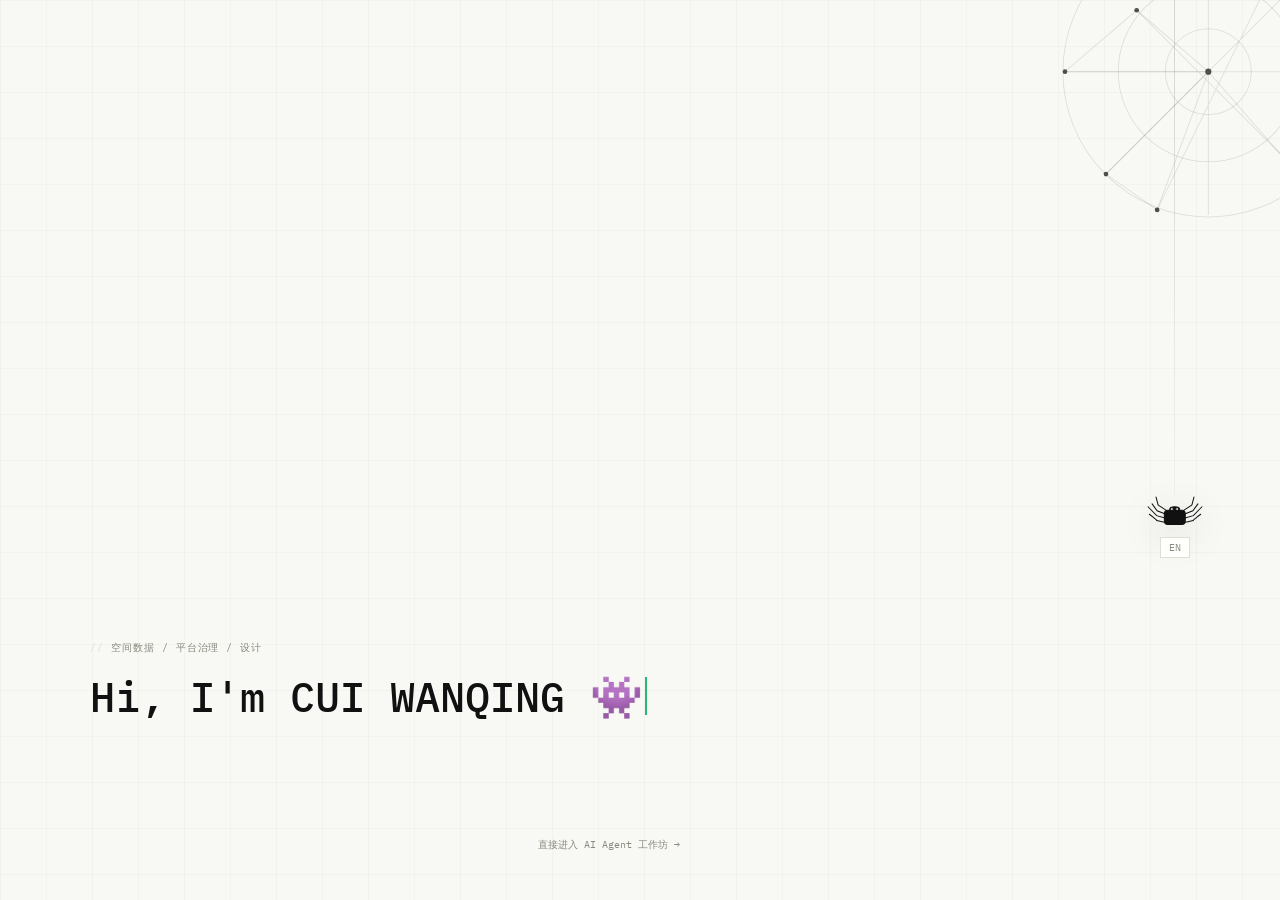
==== h5-static/index.html @ 0a76de1f "first test publish" ====
﻿<!DOCTYPE html>
<html lang="zh-CN">
<head>
  <meta charset="UTF-8" />
  <meta name="viewport" content="width=device-width, initial-scale=1.0" />
  <title>Cui Wanqing - Tagged Portfolio</title>
  <meta name="description" content="Cui Wanqing's static portfolio: a conversation-driven evidence browser for spatial data, platform governance, and design work." />
  <meta property="og:title" content="Cui Wanqing - Tagged Portfolio" />
  <meta property="og:description" content="A conversation-driven portfolio with tagged evidence for spatial data, platform governance, and design work." />
  <meta property="og:type" content="website" />
  <link rel="preconnect" href="https://fonts.googleapis.com" />
  <link rel="preconnect" href="https://fonts.gstatic.com" crossorigin />
  <link href="https://fonts.googleapis.com/css2?family=IBM+Plex+Mono:wght@400;500;600&family=IBM+Plex+Sans:wght@400;500;600&display=swap" rel="stylesheet" />
  <link rel="stylesheet" href="./kg-app.css" />
  <script src="./kg-app.js" defer></script>
</head>
<body data-state="landing">
  <div id="static-web" aria-hidden="true">
    <svg viewBox="0 0 420 420">
      <g fill="none" stroke="rgba(0,0,0,0.1)" stroke-width="1">
        <circle cx="350" cy="70" r="42"></circle>
        <circle cx="350" cy="70" r="88"></circle>
        <circle cx="350" cy="70" r="142"></circle>
        <path d="M350 0v210M280 10l140 140M210 70h210M250 170L420 0M300 205L400 0"></path>
        <path d="M350 70 250 170 300 205 350 70 210 70 280 10 350 70 420 150"></path>
      </g>
      <g fill="currentColor">
        <circle cx="350" cy="70" r="3"></circle>
        <circle cx="250" cy="170" r="2.3"></circle>
        <circle cx="300" cy="205" r="2.3"></circle>
        <circle cx="210" cy="70" r="2.3"></circle>
        <circle cx="280" cy="10" r="2.3"></circle>
      </g>
    </svg>
  </div>

  <div id="spider-wrap">
    <div id="thread"></div>
    <div class="spider-cluster">
    <svg id="spider-icon" viewBox="92.415 16.813 115.862 62.992" aria-hidden="true">
      <g fill="currentColor" stroke="currentColor" stroke-width="2" stroke-linecap="round">
        <rect x="129.032" y="47.044" width="41.823" height="28.761" rx="7"></rect>
        <rect x="139.786" y="40.276" width="19.845" height="10.553" rx="34"></rect>
        <path d="M168.425 47.088C182.059 38.587 184.117 36.784 184.117 36.784L188.233 20.813" fill="none"></path>
        <path d="M168.425 55.091L186.059 48.334L196.135 34.571" fill="none"></path>
        <path d="M168.425 63.297L186.961 58.042L204.277 40.275" fill="none"></path>
        <path d="M168.424 71.81S189.068 67.806 187.107 67.556C185.147 67.306 201.639 55.295 201.639 55.295" fill="none"></path>
        <path d="M132.267 47.088C118.634 38.587 116.576 36.784 116.576 36.784L112.46 20.813" fill="none"></path>
        <path d="M132.267 55.091L114.634 48.334L104.558 34.571" fill="none"></path>
        <path d="M132.267 63.297L113.732 58.042L96.416 40.275" fill="none"></path>
        <path d="M132.268 71.811S111.625 67.807 113.585 67.557C115.546 67.307 99.054 55.295 99.054 55.295" fill="none"></path>
      </g>
      <g fill="#fafafa" stroke="currentColor" stroke-width="2">
        <rect x="141.529" y="41.541" width="5.174" height="6.579" rx="2.6"></rect>
        <rect x="151.944" y="41.542" width="5.174" height="6.579" rx="2.6"></rect>
      </g>
    </svg>
    <button id="lang-toggle-landing" class="lang-toggle-landing" type="button" aria-label="Switch language / 切换语言">EN</button>
    </div>
  </div>

  <section id="landing" class="screen active" aria-label="首页">
    <div class="landing-copy">
      <p class="sys-line" data-i18n="sys-line">空间数据 / 平台治理 / 设计</p>
      <h1 id="hero-text" class="hero-text"></h1>
      <p id="hero-sub" class="hero-sub" data-i18n="hero-sub">起点：地图漏了什么？为什么？</p>
      <div id="hi-area" class="hi-area">
        <button id="hi-bubble" class="hi-bubble" type="button"><span class="hi-dot"></span><span data-i18n="say-hi">打招呼</span></button>
      </div>
      <p class="landing-alt"><button type="button" id="workshop-skip" class="landing-skip" data-i18n="workshop-skip">or, jump to the AI workshop →</button></p>
    </div>
  </section>

  <main id="story-view" class="story-view" aria-label="带标签的作品集故事">
    <header class="story-topbar">
      <div>
        <span class="app-kicker">Cui Wanqing</span>
        <strong>空间数据 · 治理 · 错位之间</strong>
      </div>
      <div class="story-topbar-actions">
        <button id="back-landing" class="chrome-btn" type="button">返回</button>
        <button id="lang-toggle" class="chrome-btn lang-toggle" type="button" aria-label="切换语言 / Switch language">EN</button>
      </div>
    </header>

    <section class="story-shell">
      <aside class="left-rail" aria-label="对话索引、工作坊入口、联系">
        <button id="workshop-exit-rail" class="workshop-exit-rail" type="button" data-workshop-exit aria-label="退出工作坊，返回作品页">
          <span>返回作品页</span>
        </button>
        <button id="workshop-replay" class="workshop-replay" type="button" aria-label="打开工作坊冲突预览">⚠ 工作坊冲突</button>
        <nav id="conversation-index" class="conversation-index" aria-label="对话索引"></nav>
        <nav id="workshop-participants" class="workshop-participants" aria-label="工作坊参与者"></nav>
        <div class="rail-mini" aria-label="联系">
          <a href="mailto:jellycwq@foxmail.com">jellycwq@foxmail.com</a>
          <a href="https://linkedin.com/in/wanqing-cui">linkedin.com/in/wanqing-cui</a>
        </div>
      </aside>
      <div class="main-area">
        <div id="chat-thread" class="chat-thread" aria-live="polite"></div>
        <section class="tag-panel" aria-label="话题标签筛选">
          <div class="tag-head">
            <span class="app-kicker">按话题标签筛选</span>
            <strong id="result-label">关于</strong>
          </div>
          <div id="tag-row" class="tag-row"></div>
        </section>

        <section id="case-results" class="case-results" aria-label="项目结果"></section>
        <section id="workshop-panel" class="workshop-panel" aria-label="工作坊冲突预览" tabindex="-1"></section>
      </div>
    </section>
    <div id="workshop-alert" class="workshop-alert" role="status" aria-live="polite" aria-hidden="true">
      <div class="workshop-alert-backdrop" data-workshop-close></div>
      <section class="workshop-alert-card workshop-window" tabindex="-1">
        <header class="workshop-titlebar">
          <span>紧急：工作坊里 agent 冲突</span>
          <button class="workshop-x" type="button" data-workshop-close aria-label="忽略工作坊提醒">×</button>
        </header>
        <div class="workshop-window-body">
          <span class="workshop-warning">⚠ 检测到工作坊冲突</span>
          <p id="workshop-alert-copy"> MSc thesis 工作坊：<br>三个研究 agent 僵持不下<br>议题：平台可读性能否作为 DIY 场地在 POI 数据里「存在」的标准。</p>
          <p class="workshop-alert-topic">议题：消失的 DIY 场地</p>
          <h2 id="workshop-alert-title">检测到工作坊冲突</h2>
          <div class="workshop-alert-actions">
            <button class="choice-chip" type="button" data-workshop-listen><span>旁听</span></button>
            <button class="choice-chip secondary" type="button" data-workshop-close><span>× 忽略</span></button>
          </div>
        </div>
      </section>
    </div>
    <div id="role-profile-popup" class="role-profile-popup" role="dialog" aria-modal="true" aria-labelledby="role-profile-title" aria-hidden="true">
      <div class="role-profile-backdrop" data-role-profile-close></div>
      <section class="role-profile-card" tabindex="-1">
        <header class="role-profile-titlebar">
          <span>代理档案</span>
          <button class="workshop-x" type="button" data-role-profile-close aria-label="关闭角色档案">×</button>
        </header>
        <div id="role-profile-content" class="role-profile-content"></div>
      </section>
    </div>
  </main>
</body>
</html>
---- h5-static/kg-app.css ----
﻿:root {
  --bg: #f8f8f4;
  --paper: #ffffff;
  --ink: #111111;
  --body: #44443f;
  --muted: #89897f;
  --border: #deded6;
  --soft: #efefea;
  --red: #8f1f1f;
  --red-dim: rgba(143, 31, 31, 0.22);
  --lavender: #8f7ae5;
  --lavender-soft: #f1eefb;
  --lavender-line: rgba(143, 122, 229, 0.36);
  --green: #2bb673;
  --green-soft: #edf8f2;
  --amber: #d08a12;
  --mono: "IBM Plex Mono", "PingFang SC", "Microsoft YaHei", "Noto Sans Mono CJK SC", Consolas, monospace;
  --sans: "IBM Plex Sans", "PingFang SC", "Microsoft YaHei", "Noto Sans CJK SC", system-ui, sans-serif;
  --spider-right: 76px;
  --spider-center-right: 105px;
}

*,
*::before,
*::after {
  box-sizing: border-box;
  margin: 0;
  padding: 0;
}

html,
body {
  width: 100%;
  min-width: 320px;
  min-height: 100%;
}

body {
  overflow-x: hidden;
  background:
    linear-gradient(rgba(0, 0, 0, 0.025) 1px, transparent 1px),
    linear-gradient(90deg, rgba(0, 0, 0, 0.025) 1px, transparent 1px),
    var(--bg);
  background-size: 46px 46px;
  color: var(--body);
  font-family: var(--mono);
}

button {
  border: 0;
  color: inherit;
  font: inherit;
  cursor: pointer;
}

button:focus-visible,
summary:focus-visible {
  outline: 2px solid rgba(43, 182, 115, 0.45);
  outline-offset: 2px;
}

#static-web {
  position: fixed;
  top: 0;
  right: 0;
  z-index: 1;
  width: min(430px, 54vw);
  height: min(430px, 54vw);
  pointer-events: none;
  opacity: 0.94;
  transition: opacity 0.45s ease;
}

body[data-state="story"] #static-web {
  opacity: 0.16;
}

#static-web svg {
  width: 100%;
  height: 100%;
}

#spider-wrap {
  position: fixed;
  z-index: 30;
  top: 0;
  right: var(--spider-right);
  pointer-events: none;
  will-change: top, opacity;
  transition:
    top 0.95s cubic-bezier(0.16, 1, 0.3, 1),
    right 0.95s cubic-bezier(0.16, 1, 0.3, 1),
    opacity 0.28s ease;
}

.spider-cluster {
  position: relative;
  display: block;
  width: 58px;
  margin: 0 auto;
  pointer-events: auto;
}

.lang-toggle-landing {
  position: absolute;
  top: calc(100% + 10px);
  left: 50%;
  transform: translateX(-50%);
  padding: 0.2rem 0.5rem;
  border: 1px solid var(--border);
  background: rgba(255, 255, 255, 0.9);
  color: var(--muted);
  font-family: var(--mono);
  font-size: 0.62rem;
  text-transform: none;
  cursor: pointer;
  opacity: 0;
  transition: opacity 0.4s ease;
  pointer-events: auto;
}

body[data-state="landing"] .lang-toggle-landing {
  opacity: 1;
}

body[data-state="story"] .lang-toggle-landing {
  opacity: 0;
  pointer-events: none;
}

body[data-state="story"] #spider-wrap {
  opacity: 0;
}

#thread {
  position: fixed;
  top: 0;
  right: var(--spider-center-right);
  width: 1px;
  height: 0;
  background: linear-gradient(to bottom, rgba(0, 0, 0, 0.14), rgba(0, 0, 0, 0.03));
  will-change: height, opacity;
  transition:
    height 0.95s cubic-bezier(0.16, 1, 0.3, 1),
    right 0.95s cubic-bezier(0.16, 1, 0.3, 1),
    opacity 0.28s ease;
}


/* Disable CSS transitions while rAF drives elastic landing (see SPIDER_SPRING in kg-app.js). */
#spider-wrap.spider-springing,
#thread.spider-springing {
  transition: none !important;
}
#spider-icon {
  display: block;
  color: #111;
  width: 58px;
  height: auto;
  margin: 0;
  filter: drop-shadow(0 9px 18px rgba(0, 0, 0, 0.16));
}

.screen {
  position: fixed;
  inset: 0;
  z-index: 10;
  display: none;
}

.screen.active {
  display: flex;
}

body[data-state="story"] #landing {
  display: none;
}

#landing {
  align-items: flex-end;
  justify-content: flex-start;
  padding: 0 1.25rem 3rem clamp(2rem, 7vw, 6rem);
  pointer-events: none;
}

.landing-copy {
  width: min(590px, calc(100vw - 2.5rem));
  text-align: left;
  pointer-events: auto;
}

.sys-line,
.app-kicker,
.case-kicker {
  display: block;
  color: var(--muted);
  font-size: 0.62rem;
  letter-spacing: 0.1em;
  text-transform: uppercase;
}

.sys-line {
  margin-bottom: 1.1rem;
}

.sys-line::before {
  content: "// ";
  color: var(--border);
}

.hero-text {
  min-height: 1.25em;
  margin-bottom: 0.45rem;
  color: var(--ink);
  font-size: clamp(1.5rem, 3.5vw, 2.65rem);
  font-weight: 500;
  line-height: 1.14;
}

.caret {
  display: inline-block;
  width: 2px;
  height: 0.9em;
  margin-left: 2px;
  background: var(--green);
  vertical-align: -0.08em;
  animation: caretBlink 0.9s step-end infinite;
}

@keyframes caretBlink {
  0%, 100% { opacity: 1; }
  50% { opacity: 0; }
}

.hero-sub {
  max-width: 520px;
  margin: 0 0 2rem;
  color: var(--muted);
  font-size: 0.76rem;
  line-height: 1.75;
  opacity: 0;
  transition: opacity 0.4s ease;
}

.hero-sub.show,
.hi-area.show {
  opacity: 1;
}

.hi-area {
  display: flex;
  justify-content: flex-end;
  width: min(420px, 100%);
  opacity: 0;
  transition: opacity 0.4s ease;
}

.hi-bubble {
  display: inline-flex;
  align-items: center;
  justify-content: center;
  gap: 0.6rem;
  min-width: 112px;
  padding: 0.56rem 1.08rem;
  border: 1px solid rgba(43, 182, 115, 0.36);
  background: var(--green-soft);
  color: var(--ink);
  font-size: 0.82rem;
  transition: border-color 0.16s ease, box-shadow 0.16s ease, transform 0.16s ease;
}

.hi-bubble:hover {
  border-color: var(--green);
  box-shadow: 0 0 0 4px rgba(43, 182, 115, 0.08);
  transform: translateY(-1px);
}

.hi-dot {
  width: 6px;
  height: 6px;
  border-radius: 999px;
  background: rgba(174, 108, 254, 1);
  animation: pulseDot 2s ease infinite;
}

@keyframes pulseDot {
  0%, 100% { opacity: 1; transform: scale(1); }
  50% { opacity: 0.34; transform: scale(0.72); }
}

.story-view {
  position: relative;
  z-index: 12;
  display: none;
  min-height: 100vh;
  flex-direction: column;
}

body[data-state="story"] .story-view {
  display: flex;
}

.story-topbar {
  position: sticky;
  top: 0;
  z-index: 15;
  display: flex;
  align-items: center;
  justify-content: space-between;
  gap: 1rem;
  min-height: 54px;
  padding: 0.65rem clamp(1rem, 4vw, 2.25rem);
  border-bottom: 1px solid var(--border);
  background: rgba(255, 255, 255, 0.86);
  backdrop-filter: blur(14px);
}

.story-topbar strong {
  color: var(--ink);
  font-size: 0.84rem;
  font-weight: 500;
}

.story-topbar > div::after {
  display: block;
  margin-top: 0.18rem;
  color: var(--muted);
  font-family: var(--mono);
  font-size: 0.58rem;
  letter-spacing: 0.08em;
  text-transform: uppercase;
}

body[data-view="chat"] .story-topbar > div::after { content: "[chat]"; }
body[data-view="overview"] .story-topbar > div::after { content: "[overview]"; }
body[data-view="tag"] .story-topbar > div::after { content: "[tag]"; }
body[data-view="grid"] .story-topbar > div::after { content: "[grid]"; }
body[data-view="split"] .story-topbar > div::after { content: "[taxonomy]"; }

.story-topbar-actions {
  display: flex;
  align-items: center;
  gap: 0.45rem;
  flex-shrink: 0;
}

.chrome-btn.lang-toggle {
  text-transform: none;
}

.chrome-btn {
  min-height: 30px;
  padding: 0.34rem 0.7rem;
  border: 1px solid var(--border);
  background: rgba(255, 255, 255, 0.82);
  color: var(--muted);
  font-size: 0.62rem;
  letter-spacing: 0.08em;
  text-transform: uppercase;
  transition: border-color 0.16s ease, color 0.16s ease;
}

.chrome-btn:hover {
  border-color: var(--ink);
  color: var(--ink);
}

body[data-workshop="active"] .story-topbar .chrome-btn {
  border-color: var(--border);
  color: var(--muted);
  background: rgba(255, 255, 255, 0.6);
}

body[data-workshop="active"] .story-topbar .chrome-btn:hover {
  border-color: var(--ink);
  color: var(--ink);
}

.story-shell {
  display: grid;
  width: min(1120px, calc(100% - 2rem));
  min-height: calc(100vh - 54px);
  grid-template-columns: 200px minmax(0, 1fr);
  align-items: start;
  gap: 1rem;
  margin: 0 auto;
  padding: clamp(1rem, 4vw, 2.5rem) 0 3rem;
}

body[data-view="split"] .story-shell {
  grid-template-columns: 200px minmax(0, 1fr);
}

.left-rail {
  position: sticky;
  top: 72px;
  display: grid;
  min-height: calc(100vh - 108px);
  max-height: calc(100vh - 108px);
  grid-template-rows: auto auto minmax(0, 1fr) auto;
  gap: 0.5rem;
  min-width: 0;
}

.main-area {
  display: grid;
  gap: 1rem;
  min-width: 0;
  max-height: calc(100vh - 108px);
  overflow-y: auto;
  overscroll-behavior: contain;
  padding: 0.4rem 0 2.5rem;
  scroll-behavior: auto;
}

.conversation-index {
  display: flex;
  min-height: 0;
  flex-direction: column;
  gap: 0.28rem;
  overflow-y: auto;
  overscroll-behavior: contain;
  padding: 0.4rem 0 0.75rem;
}

.conversation-index-empty {
  color: var(--muted);
  font-size: 0.58rem;
  line-height: 1.35;
}

.conversation-index-item {
  display: grid;
  grid-template-columns: 2ch minmax(0, 1fr);
  gap: 0.45rem;
  align-items: start;
  width: 100%;
  padding: 0.34rem 0.25rem;
  border-left: 1px solid transparent;
  background: transparent;
  color: var(--muted);
  font-size: 0.58rem;
  line-height: 1.35;
  text-align: left;
}

.conversation-index-item span {
  color: rgba(17, 17, 17, 0.32);
}

.conversation-index-item strong {
  overflow: hidden;
  font-weight: 400;
  text-overflow: ellipsis;
}

.conversation-index-item:hover,
.conversation-index-item.active {
  border-left-color: var(--green);
  color: var(--ink);
}

.chat-thread {
  min-height: 230px;
  padding: 0 0 1rem;
}

body[data-view="split"] .chat-thread {
  padding-right: 0.8rem;
}

.message + .message {
  margin-top: 0.72rem;
}

.message.index-target .bubble {
  outline: 2px solid rgba(43, 182, 115, 0.34);
  outline-offset: 3px;
  transition: outline-color 0.4s ease;
}

.rail-mini {
  display: grid;
  align-content: start;
  min-height: 54px;
  max-height: 64px;
  gap: 0.24rem;
  overflow: hidden;
  padding-top: 0.55rem;
  border-top: 1px solid var(--border);
  color: var(--muted);
  font-size: 0.62rem;
  line-height: 1.35;
}

.rail-mini a {
  overflow: hidden;
  color: inherit;
  text-decoration: none;
  text-overflow: ellipsis;
  white-space: nowrap;
}

.rail-mini a:hover {
  color: var(--ink);
}

.message {
  display: flex;
  width: 100%;
}

.message.assistant,
.message.system {
  justify-content: flex-start;
}

.message.user {
  justify-content: flex-end;
}
.assistant-avatar {
  display: grid;
  flex: 0 0 24px;
  place-items: center;
  width: 24px;
  height: 24px;
  margin: 0.18rem 0.45rem 0 0;
  border: 1px solid rgba(17, 17, 17, 0.12);
  background: rgba(255, 255, 255, 0.72);
}

.avatar-spider {
  width: 20px;
  height: auto;
  color: #111;
}

.bubble {
  width: fit-content;
  max-width: min(680px, 86%);
  padding: 0.78rem 0.92rem;
  border: 1px solid var(--border);
  background: rgba(255, 255, 255, 0.84);
  color: var(--body);
  font-size: 0.78rem;
  line-height: 1.62;
}

.message.system .bubble {
  color: var(--muted);
}

.message.user .bubble {
  border-color: rgba(43, 182, 115, 0.36);
  background: var(--green-soft);
  color: var(--ink);
  text-align: right;
}

.bubble strong {
  color: var(--ink);
  font-weight: 500;
}

.typing-bubble {
  display: flex;
  min-width: 54px;
  align-items: center;
}

.typing-dots {
  display: flex;
  align-items: center;
  gap: 4px;
  padding: 2px 0;
}

.typing-dots span {
  display: block;
  width: 6px;
  height: 6px;
  border-radius: 999px;
  background: var(--muted);
  animation: tdot 1.1s infinite;
}

.typing-dots span:nth-child(2) {
  animation-delay: 0.18s;
}

.typing-dots span:nth-child(3) {
  animation-delay: 0.36s;
}

@keyframes tdot {
  0%, 80%, 100% { opacity: 0.22; transform: scale(0.78); }
  40% { opacity: 1; transform: scale(1); }
}

.choice-row {
  display: flex;
  justify-content: flex-end;
  flex-wrap: wrap;
  gap: 0.45rem;
  max-width: min(760px, 96%);
  margin-left: auto;
}

.choice-chip {
  display: inline-flex;
  flex-direction: column;
  align-items: center;
  justify-content: center;
  max-width: 220px;
  min-height: 28px;
  padding: 0.42rem 0.7rem;
  border: 1px solid var(--lavender-line);
  border-radius: 999px;
  background: rgba(241, 238, 251, 0.9);
  color: var(--ink);
  font-family: var(--mono);
  font-size: 0.66rem;
  text-align: center;
  transition: border-color 0.16s ease, color 0.16s ease, background 0.16s ease, transform 0.16s ease;
}

.choice-chip.secondary {
  border-color: rgba(143, 122, 229, 0.22);
  background: rgba(255, 255, 255, 0.82);
  color: var(--body);
}

.choice-chip:hover {
  border-color: var(--green);
  color: var(--ink);
}

.choice-chip:hover span::before {
  content: "-> ";
}

.tag-chip {
  display: inline-flex;
  flex-direction: column;
  align-items: flex-start;
  justify-content: center;
  min-height: 28px;
  max-width: 220px;
  padding: 0.34rem 0.62rem;
  border: 1px solid #2c2c28;
  border-radius: 999px;
  background: #1e1e1c;
  color: #eeeeea;
  font-family: var(--mono);
  font-size: 0.65rem;
  transition: border-color 0.16s ease, color 0.16s ease, background 0.16s ease, transform 0.16s ease;
}

.tag-chip:hover,
.tag-chip.active {
  border-color: var(--green);
  color: #ffffff;
}


.tag-row {
  display: flex;
  flex-wrap: wrap;
  align-items: center;
  gap: 0.45rem 0.5rem;
  margin-top: 0.65rem;
}

.tag-chip span {
  display: inline-block;
  line-height: 1.35;
  white-space: normal;
}

.tag-chip.active {
  background: #13261d;
  box-shadow: 0 0 0 3px rgba(43, 182, 115, 0.08);
}

.inline-followup {
  display: flex;
  justify-content: flex-end;
  margin: 1rem 0 0;
  padding-top: 0.75rem;
  border-top: 1px solid var(--border);
}

.inline-actions {
  display: flex;
  flex-wrap: wrap;
  justify-content: flex-end;
  gap: 0.45rem;
}

.tag-panel,
.case-results {
  display: none;
}

body[data-view="tag"] .tag-panel,
body[data-view="grid"] .tag-panel,
body[data-view="overview"] .case-results,
body[data-view="tag"] .case-results,
body[data-view="grid"] .case-results,
body[data-view="split"] .case-results {
  display: block;
}

body[data-view="split"] .case-results {
  grid-column: 2;
}

body[data-view="tag"][data-tag-selected="false"] .case-results {
  display: none;
}

.case-results {
  min-width: 0;
  scroll-margin-top: 84px;
}

.profile-bubble {
  width: min(720px, 100%);
}

.profile-panel {
  display: grid;
  grid-template-columns: 1fr;
  gap: 0.6rem;
  align-items: start;
}

.profile-panel > p {
  margin: 0;
}

.profile-degree-line strong {
  font-size: 0.72rem;
  font-weight: 500;
  color: var(--ink);
  line-height: 1.35;
}

.profile-languages-text {
  font-size: 0.62rem;
  color: var(--muted);
  line-height: 1.35;
}

.profile-role-row {
  display: flex;
  flex-wrap: wrap;
  gap: 0.35rem;
  margin-bottom: 0.4rem;
}

.profile-role-pill {
  padding: 0.22rem 0.5rem;
  border: 1px solid var(--border);
  background: rgba(255, 255, 255, 0.7);
  font-size: 0.62rem;
  color: var(--ink);
}

.profile-tool-cloud {
  display: flex;
  flex-wrap: wrap;
  gap: 0.3rem;
  font-size: 0.6rem;
  color: var(--muted);
}

.profile-panel .profile-tool-cloud + .profile-tool-cloud {
  margin-top: 0.35rem;
}

.profile-tool-tag {
  padding: 0.15rem 0.35rem;
  border: 1px solid var(--border);
  background: rgba(255, 255, 255, 0.5);
  color: var(--body);
  font-style: normal;
}

.profile-line {
  display: grid;
  gap: 0.16rem;
  padding: 0 0 0.45rem;
  border-bottom: 1px solid rgba(143, 122, 229, 0.16);
}

.profile-line span {
  color: var(--muted);
  font-size: 0.58rem;
  letter-spacing: 0.07em;
  text-transform: uppercase;
}

.profile-line strong {
  color: var(--ink);
  font-size: 0.7rem;
  font-weight: 500;
  line-height: 1.42;
}

.profile-tool-row {
  display: grid;
  gap: 0.35rem;
}

.profile-tool-row > span {
  color: var(--muted);
  font-size: 0.58rem;
  letter-spacing: 0.07em;
  text-transform: uppercase;
}

.profile-tool-row > div {
  display: flex;
  flex-wrap: wrap;
  gap: 0.35rem;
}

.profile-tool-row i {
  padding: 0.22rem 0.4rem;
  border: 1px solid var(--border);
  background: rgba(255, 255, 255, 0.72);
  color: var(--body);
  font-style: normal;
  font-size: 0.62rem;
  line-height: 1.2;
}

.profile-languages {
  display: grid;
  gap: 0.35rem;
  padding-top: 0.2rem;
}

.case-results-inner {
  display: grid;
  grid-template-columns: repeat(3, minmax(0, 1fr));
  gap: 0.72rem;
  align-items: start;
  max-width: 1120px;
}

.case-group {
  display: grid;
  gap: 0.55rem;
  margin-bottom: 1rem;
}

.case-group-title {
  margin: 0;
  color: var(--muted);
  font-family: var(--mono);
  font-size: 0.66rem;
  font-weight: 500;
  letter-spacing: 0.08em;
  text-transform: uppercase;
}

.case-group[data-category="design"] .case-card {
  background: rgba(248, 248, 244, 0.78);
}

body[data-view="tag"] .case-results-inner {
  grid-template-columns: repeat(2, minmax(240px, 1fr));
}
.overview-block {
  display: grid;
  grid-template-columns: minmax(0, 1.3fr) minmax(260px, 0.7fr);
  gap: 0.85rem;
  margin-bottom: 0.85rem;
}

.overview-copy,
.stat-card,
.empty-state {
  border: 1px solid var(--border);
  background: rgba(255, 255, 255, 0.82);
}

.overview-copy {
  padding: 1rem;
}

.overview-copy strong,
.empty-state strong {
  display: block;
  margin: 0.35rem 0 0.45rem;
  color: var(--ink);
  font-family: var(--sans);
  font-size: 1.06rem;
  font-weight: 500;
  line-height: 1.25;
}

.overview-copy p,
.empty-state span {
  color: var(--body);
  font-size: 0.76rem;
  line-height: 1.62;
}

.overview-hint {
  margin-top: 0.65rem;
  color: var(--muted);
  font-size: 0.68rem;
}

.overview-stats {
  display: grid;
  grid-template-columns: 1fr;
  gap: 0.55rem;
}

.stat-card {
  padding: 0.85rem;
}

.stat-card strong {
  display: block;
  color: var(--ink);
  font-size: 1.25rem;
  font-weight: 500;
  line-height: 1;
}

.stat-card span {
  display: block;
  color: var(--muted);
  font-size: 0.65rem;
  line-height: 1.35;
}

.empty-state {
  padding: 1rem;
}

.help-block {
  width: fit-content;
  margin-bottom: 0.85rem;
  border: 1px solid var(--border);
  background: rgba(255, 255, 255, 0.82);
}

.help-block summary {
  display: grid;
  place-items: center;
  width: 30px;
  height: 30px;
  color: var(--muted);
  font-size: 0.76rem;
  cursor: pointer;
  list-style: none;
}

.help-block summary::-webkit-details-marker {
  display: none;
}

.help-content {
  display: grid;
  grid-template-columns: repeat(3, minmax(0, 1fr));
  gap: 0.65rem;
  min-width: min(720px, calc(100vw - 3rem));
  padding: 0 0.85rem 0.85rem;
}

.help-content strong {
  display: block;
  margin-bottom: 0.22rem;
  color: var(--ink);
  font-size: 0.72rem;
  font-weight: 500;
}

.help-content span {
  color: var(--muted);
  font-size: 0.64rem;
  line-height: 1.42;
}

.about-page {
  width: min(680px, 100%);
  margin: 0 0 0.85rem;
  border: 1px solid var(--border);
  background: rgba(255, 255, 255, 0.78);
}

.about-page summary {
  padding: 0.65rem 0.8rem;
  color: var(--ink);
  font-size: 0.68rem;
  letter-spacing: 0.08em;
  text-transform: uppercase;
  cursor: pointer;
}

.about-page p {
  padding: 0 0.8rem 0.8rem;
  color: var(--body);
  font-size: 0.74rem;
  line-height: 1.6;
}

.case-card {
  display: flex;
  min-height: 230px;
  flex-direction: column;
  padding: 1rem;
  border: 1px solid rgba(17, 17, 17, 0.13);
  background: rgba(255, 255, 255, 0.9);
  box-shadow: 0 12px 28px rgba(17, 17, 17, 0.045);
}

.case-head {
  display: grid;
  grid-template-columns: auto minmax(0, 1fr);
  gap: 0.72rem;
  align-items: start;
  margin-bottom: 0.55rem;
}

.case-icon {
  display: grid;
  place-items: center;
  width: 34px;
  height: 34px;
  border: 1px solid var(--border);
  border-radius: 8px;
  background: var(--soft);
  color: var(--ink);
  font-size: 1rem;
}


.case-icon svg {
  width: 19px;
  height: 19px;
  fill: none;
  stroke: currentColor;
  stroke-width: 1.8;
  stroke-linecap: round;
  stroke-linejoin: round;
}
.case-kicker {
  margin-bottom: 0.28rem;
  color: var(--lavender);
}

.case-kicker::before {
  content: "// ";
}

.case-card h2 {
  color: var(--ink);
  font-family: var(--sans);
  font-size: 1.12rem;
  font-weight: 500;
  line-height: 1.18;
}

.case-card > p {
  display: -webkit-box;
  overflow: hidden;
  -webkit-box-orient: vertical;
  -webkit-line-clamp: 4;
  color: var(--body);
  font-size: 0.76rem;
  line-height: 1.62;
}

.card-tags {
  display: flex;
  flex-wrap: wrap;
  gap: 8px;
  margin: 0.85rem 0;
}

.case-details {
  margin-top: auto;
  border-top: 1px solid var(--border);
  padding-top: 0.75rem;
}

.case-details summary {
  color: var(--ink);
  font-size: 0.68rem;
  letter-spacing: 0.08em;
  text-transform: uppercase;
  cursor: pointer;
}

.case-detail-section {
  margin-top: 0.55rem;
}

.case-detail-section:first-child {
  margin-top: 0;
}

.case-section-label {
  font-size: 0.58rem;
  letter-spacing: 0.06em;
  text-transform: uppercase;
  color: var(--muted);
  font-weight: 600;
  margin: 0 0 0.35rem;
}

.case-section-label::before {
  content: "-- ";
}

.case-proof {
  display: grid;
  gap: 0.5rem;
  margin: 0.8rem 0;
  padding: 0.75rem;
  border: 1px solid var(--border);
  background: rgba(248, 248, 244, 0.8);
}

.proof-row {
  display: flex;
  justify-content: space-between;
  gap: 1rem;
  color: var(--muted);
  font-size: 0.66rem;
  line-height: 1.4;
}

.proof-row strong {
  color: var(--ink);
  font-weight: 500;
  text-align: right;
}



.case-detail-section > .case-proof {
  margin-top: 0;
}

.analytics-term-convention {
  margin: 0 0 0.65rem;
  padding: 0.55rem 0.6rem;
  border: 1px solid var(--border);
  background: rgba(255, 255, 255, 0.72);
  color: var(--muted);
  font-size: 0.62rem;
  line-height: 1.45;
}

.analytics-meta {
  display: grid;
  grid-template-columns: repeat(2, minmax(0, 1fr));
  gap: 1px;
  overflow: hidden;
  border: 1px solid var(--border);
  background: var(--border);
}

.analytics-meta-item {
  display: grid;
  gap: 0.22rem;
  min-width: 0;
  padding: 0.55rem;
  background: rgba(255, 255, 255, 0.78);
}

.analytics-meta-item span {
  color: var(--muted);
  font-size: 0.58rem;
  letter-spacing: 0.06em;
  text-transform: uppercase;
}

.analytics-meta-item strong {
  color: var(--ink);
  font-size: 0.66rem;
  font-weight: 500;
  line-height: 1.35;
}

.highlight-list {
  display: grid;
  gap: 0.35rem;
  margin-bottom: 0.8rem;
}

.highlight-list span {
  padding: 0.42rem 0.5rem;
  border: 1px solid var(--border);
  background: rgba(255, 255, 255, 0.72);
  color: var(--body);
  font-size: 0.66rem;
  line-height: 1.35;
}

.mini-demo {
  padding-top: 0.2rem;
}

.demo-bim-tm {
  display: grid;
  grid-template-columns: repeat(2, minmax(0, 1fr));
  gap: 0.55rem;
  align-items: start;
}

.demo-bim-tm figure {
  margin: 0;
}

.demo-bim-tm img {
  width: 100%;
  height: auto;
  display: block;
  border-radius: 4px;
  border: 1px solid var(--border);
}

.demo-huijing {
  display: flex;
  flex-direction: column;
  gap: 0.55rem;
}

.demo-huijing-posters {
  display: grid;
  grid-template-columns: repeat(2, minmax(0, 1fr));
  gap: 0.55rem;
  align-items: start;
}

.demo-huijing-posters figure {
  margin: 0;
}

.demo-huijing-posters img {
  width: 100%;
  height: auto;
  display: block;
  object-fit: contain;
  border-radius: 4px;
  border: 1px solid var(--border);
}

.demo-huijing-thumbs {
  display: grid;
  grid-template-columns: repeat(2, minmax(0, 1fr));
  gap: 0.4rem;
  align-items: stretch;
}

.demo-huijing-thumbs figure {
  margin: 0;
}

.demo-huijing-thumbs img {
  width: 100%;
  max-height: 7rem;
  height: 7rem;
  object-fit: contain;
  display: block;
  border-radius: 4px;
  border: 1px solid var(--border);
  background: var(--paper);
}

.demo-bars,
.maup-bars {
  display: grid;
  gap: 0.5rem;
}

.maup-demo {
  display: grid;
  gap: 0.75rem;
}

.maup-panel-figure {
  margin: 0.35rem 0 0;
  max-width: 100%;
  border: 1px solid var(--border);
  border-radius: 6px;
  overflow: hidden;
  background: rgba(255, 255, 255, 0.72);
}

.maup-panel-figure img {
  width: 100%;
  height: auto;
  display: block;
  vertical-align: middle;
}

.maup-panel-caption {
  display: block;
  padding: 0.45rem 0.55rem;
  font-size: 0.58rem;
  line-height: 1.35;
  color: var(--muted);
  border-top: 1px solid var(--border);
}

.radius-btn {
  width: 100%;
  padding: 0.5rem 0.72rem;
  border: 1px solid rgba(55, 125, 88, 0.42);
  border-radius: 999px;
  background: var(--green-soft);
  color: var(--ink);
  font-family: var(--mono);
  font-size: 0.68rem;
  line-height: 1.25;
  text-align: left;
  cursor: pointer;
  transition: border-color 0.15s ease, background 0.15s ease;
}

.radius-btn:hover,
.radius-btn:focus-visible {
  border-color: var(--green);
  background: #d4f0e4;
  outline: none;
}

.maup-bar-row {
  display: grid;
  gap: 0.18rem;
}

.bar-label {
  display: flex;
  justify-content: space-between;
  gap: 0.75rem;
  margin-bottom: 0.18rem;
  color: var(--muted);
  font-size: 0.62rem;
}

.bar-track {
  height: 4px;
  background: var(--border);
}

.bar-fill {
  display: block;
  height: 100%;
  background: var(--green);
}

.maup-fill {
  width: 76.3%;
  transition: width 0.9s cubic-bezier(0.16, 1, 0.3, 1);
}

.maup-demo[data-radius="1000"] .maup-fill {
  width: 55.9%;
}

.bar-fill.alt {
  background: var(--amber);
}

.maup-note {
  min-height: 1.1rem;
  margin: 0;
  color: var(--muted);
  font-size: 0.68rem;
  line-height: 1.45;
  opacity: 0;
  transform: translateY(4px);
  transition: opacity 0.4s ease, transform 0.4s ease;
}

.maup-demo-copy {
  margin: -0.25rem 0 0;
  color: var(--body);
  font-size: 0.68rem;
  line-height: 1.45;
}

.maup-note.visible {
  opacity: 1;
  transform: none;
}

.label-compare {
  display: grid;
  grid-template-columns: repeat(3, 1fr);
  gap: 1px;
  overflow: hidden;
  border: 1px solid var(--border);
  background: var(--border);
}

.label-compare span {
  padding: 0.55rem;
  background: var(--paper);
  color: var(--ink);
  font-size: 0.68rem;
  text-align: center;
}

.control-list {
  display: grid;
  gap: 0.35rem;
}

.control-list span {
  padding: 0.42rem 0.5rem;
  border: 1px solid var(--border);
  background: rgba(255, 255, 255, 0.72);
  color: var(--body);
  font-size: 0.66rem;
}

@media (max-width: 980px) {
  .profile-panel,
  .case-results-inner {
    grid-template-columns: 1fr;
  }

  .overview-block,
  .help-content {
    grid-template-columns: 1fr;
  }
}

@media (max-width: 760px) {
  body[data-view="split"] .story-shell,
  .story-shell {
    grid-template-columns: 1fr;
    width: min(100% - 1rem, 1120px);
  }

  .left-rail {
    order: 2;
    position: static;
    min-height: auto;
    max-height: none;
    grid-template-rows: auto;
  }

  .main-area {
    order: 1;
    gap: 0.85rem;
    max-height: none;
    overflow-y: visible;
    padding: 0;
  }

  .conversation-index {
    display: none;
  }

  .rail-mini {
    display: flex;
    flex-wrap: wrap;
    min-height: auto;
    max-height: none;
    gap: 0.45rem 0.75rem;
  }

  body[data-view="split"] .case-results {
    grid-column: auto;
  }

  body[data-view="tag"] .case-results-inner {
    grid-template-columns: 1fr;
  }

  .chat-thread {
    position: static;
    min-height: 190px;
    padding-right: 0;
  }

  .inline-followup,
  .inline-actions {
    justify-content: flex-start;
  }
}

@media (max-width: 640px) {
  #static-web {
    width: 280px;
    height: 280px;
  }

  #landing {
    padding: 0 1.1rem 2rem;
  }

  .story-topbar {
    align-items: flex-start;
  }

  .bubble {
    max-width: 92%;
  }

  .tag-head {
    display: block;
  }

  .tag-head strong {
    display: block;
    }

  .choice-chip,
  .tag-chip {
    max-width: 100%;
  }

  .analytics-meta {
    grid-template-columns: 1fr;
  }

  .label-compare {
    grid-template-columns: 1fr;
  }
}
.workshop-participants,
.workshop-panel {
  display: none;
}

/* Rail controls own their height. Do not fix rail button bugs by resizing parent containers. */
.workshop-replay,
.workshop-exit-rail {
  display: none;
}

.workshop-exit-rail,
.workshop-replay {
  flex-direction: row;
  align-items: center;
  justify-content: flex-start;
  box-sizing: border-box;
  min-height: 34px;
  width: 100%;
  max-width: none;
  flex-shrink: 0;
  align-self: start;
  margin: 0;
  padding: 0.4rem 0.5rem;
  border: 1px solid rgba(174, 35, 35, 0.38);
  border-radius: 3px;
  background: rgba(174, 35, 35, 0.06);
  color: #8f1f1f;
  font-family: var(--mono);
  font-size: 0.58rem;
  line-height: 1.2;
  text-align: left;
}

#workshop-exit-rail {
  background: rgba(255, 255, 255, 0.9);
  color: var(--ink);
  border-color: var(--border);
}

.workshop-exit-rail:hover span::before {
  content: "";
}

body[data-workshop-replay="true"] .workshop-replay {
  display: flex;
}

body[data-workshop="active"] .workshop-replay {
  display: none;
}

body[data-workshop="active"] .workshop-exit-rail {
  display: flex;
}

body[data-workshop="active"] .conversation-index,
body[data-workshop="active"] #chat-thread,
body[data-workshop="active"] .tag-panel,
body[data-workshop="active"] .case-results {
  display: none;
}

body[data-workshop="active"] .workshop-participants,
body[data-workshop="active"] .workshop-panel {
  display: grid;
}

.workshop-participants {
  gap: 0.5rem;
  align-content: start;
  padding-top: 0.4rem;
}

.workshop-participant {
  display: grid;
  grid-template-columns: 24px minmax(0, 1fr);
  gap: 0.45rem;
  align-items: center;
  padding: 0.36rem 0.25rem;
  border-left: 2px solid var(--red-dim);
  color: var(--body);
  font-family: var(--mono);
  font-size: 0.6rem;
  line-height: 1.25;
}

.workshop-participant i {
  display: grid;
  width: 22px;
  height: 22px;
  place-items: center;
  border: 1px solid rgba(17, 17, 17, 0.22);
  background: rgba(255, 255, 255, 0.66);
  color: var(--ink);
  font-style: normal;
  font-weight: 700;
}

.workshop-participant strong,
.workshop-participant span {
  display: block;
  overflow: hidden;
  text-overflow: ellipsis;
  white-space: nowrap;
}

.workshop-participant span {
  color: var(--muted);
  font-size: 0.54rem;
}

.workshop-panel {
  gap: 1.2rem;
  min-width: 0;
  padding: 0.25rem 0 2rem;
}

.workshop-panel-head {
  display: flex;
  flex-wrap: wrap;
  justify-content: space-between;
  gap: 0.75rem;
  align-items: flex-start;
  padding: 1.25rem;
  background: var(--paper);
  border: 1px solid var(--border);
  border-radius: 2px;
  margin-bottom: 1.5rem;
}

.workshop-panel-head h2 {
  margin: 0.15rem 0 0;
  font-size: clamp(1.3rem, 4vw, 2.4rem);
  line-height: 0.95;
  letter-spacing: 0;
}

.workshop-panel-head p {
  max-width: 42rem;
  margin: 0.45rem 0 0;
  color: var(--body);
  font-size: 0.78rem;
  line-height: 1.5;
}

.workshop-dialogue {
  display: grid;
  gap: 1rem;
}

.workshop-dialogue .workshop-message {
  display: flex;
  align-items: flex-start;
  gap: 0.6rem;
  min-width: 0;
  opacity: 0;
  transform: translateY(12px) scale(0.98);
  transition: opacity 0.35s ease, transform 0.35s cubic-bezier(0.16, 1, 0.3, 1);
}

.workshop-dialogue .workshop-message.visible {
  opacity: 1;
  transform: none;
}

.workshop-dialogue .workshop-message.index-target {
  outline: none;
}

.workshop-dialogue .message.index-target .bubble {
  outline: 2px solid rgba(174, 35, 35, 0.36);
  outline-offset: 3px;
  transition: outline-color 0.35s ease;
}

.workshop-dialogue .bubble.workshop-bubble {
  flex: 1;
  min-width: 0;
  width: auto;
  max-width: none;
  padding: 0.72rem 0.82rem;
  border: 1px solid var(--border);
  border-radius: 2px;
  background: rgba(255, 255, 255, 0.84);
}

.workshop-dialogue .workshop-message[data-speaker="qa_lead"] .workshop-bubble {
  background: rgba(250, 250, 252, 0.9);
}

.workshop-dialogue .workshop-message[data-speaker="ethics_compliance"] .workshop-bubble {
  background: rgba(252, 250, 250, 0.9);
}

.workshop-dialogue .workshop-message[data-speaker="field_ops"] .workshop-bubble {
  background: rgba(250, 252, 250, 0.9);
}

.workshop-message .workshop-agent-avatar,
.workshop-message .workshop-avatar-button {
  width: 30px;
  height: 30px;
  flex-shrink: 0;
}

.workshop-bubble-header {
  display: flex;
  align-items: baseline;
  gap: 0.5rem;
  margin-bottom: 0.5rem;
  padding-bottom: 0.3rem;
  border-bottom: 1px solid rgba(0, 0, 0, 0.06);
}

.workshop-bubble-header .workshop-speaker {
  color: var(--ink);
  font-weight: 600;
  font-size: 0.72rem;
}

.workshop-bubble-header .workshop-turn-id {
  color: var(--muted);
  font-size: 0.55rem;
  letter-spacing: 0.05em;
}

.workshop-bubble-body {
  min-width: 0;
}

.workshop-bubble-body h3 {
  font-family: var(--sans);
  font-size: 0.95rem;
  font-weight: 500;
  line-height: 1.25;
  margin: 0 0 0.25rem;
  overflow-wrap: anywhere;
}

.workshop-highlight {
  font-size: 0.62rem;
  color: var(--muted);
  text-transform: uppercase;
  letter-spacing: 0.04em;
  margin: 0 0 0.5rem;
  line-height: 1.45;
}

.workshop-summary {
  font-size: 0.78rem;
  line-height: 1.62;
  color: var(--body);
  margin: 0 0 0.5rem;
}

.workshop-dialogue .workshop-tension {
  margin: 0.5rem 0 0;
  padding: 0;
  border: none;
  font-size: 0.74rem;
  line-height: 1.55;
  font-style: italic;
  color: var(--body);
}

.workshop-dialogue .workshop-tension strong {
  display: block;
  font-size: 0.55rem;
  font-weight: 500;
  letter-spacing: 0.08em;
  text-transform: uppercase;
  color: var(--muted);
  margin: 0 0 0.15rem;
  font-style: normal;
  font-family: var(--mono);
}

.workshop-dialogue .workshop-tension span {
  display: block;
  font-style: italic;
  color: var(--body);
}

.workshop-dialogue .workshop-details {
  margin: 0;
  border: none;
  padding: 0.4rem 0 0;
}

.workshop-dialogue .workshop-details summary {
  color: var(--muted);
  font-family: var(--mono);
  font-size: 0.6rem;
  letter-spacing: 0.04em;
  text-transform: uppercase;
  cursor: pointer;
}

.workshop-dialogue .workshop-original {
  display: grid;
  grid-template-columns: repeat(2, minmax(0, 1fr));
  gap: 0.75rem;
  margin-top: 0.5rem;
}

.workshop-dialogue .workshop-original.single {
  grid-template-columns: minmax(0, 1fr);
}

.workshop-dialogue .workshop-original h4 {
  display: block;
  color: var(--muted);
  font-family: var(--mono);
  font-size: 0.58rem;
  letter-spacing: 0.06em;
  text-transform: uppercase;
}

.workshop-dialogue .workshop-original section {
  display: grid;
  gap: 0.32rem;
  padding: 0.5rem;
  border: 1px solid var(--border);
  background: rgba(248, 248, 244, 0.5);
  font-size: 0.76rem;
  line-height: 1.58;
  color: var(--body);
}

.workshop-dialogue .workshop-original section p,
.workshop-dialogue .workshop-original section ul,
.workshop-dialogue .workshop-original section ol,
.workshop-dialogue .workshop-original section li {
  margin: 0;
  font-size: inherit;
  line-height: inherit;
  color: inherit;
}

.workshop-dialogue .workshop-original section ul,
.workshop-dialogue .workshop-original section ol {
  padding-left: 1.2rem;
}

.workshop-dialogue .workshop-original section p + p {
  margin-top: 0.32rem;
}

.workshop-dialogue .workshop-original section li + li {
  margin-top: 0.18rem;
}

.workshop-dialogue .workshop-actions,
.workshop-dialogue .workshop-actions-compact {
  display: flex;
  flex-wrap: wrap;
  justify-content: flex-start;
  gap: 0.35rem;
  margin: 0.5rem 0 0;
}

.workshop-dialogue .workshop-actions {
  margin-top: 0.6rem;
  padding-top: 0.4rem;
  border-top: 1px solid rgba(0, 0, 0, 0.06);
  justify-content: flex-start;
}


.workshop-rail-label {
  margin: 0.35rem 0 0.05rem;
  color: var(--muted);
  font-family: var(--mono);
  font-size: 0.54rem;
  letter-spacing: 0.08em;
  text-transform: uppercase;
}

.workshop-participant-avatar,
.workshop-agent-avatar {
  display: grid;
  place-items: center;
  overflow: hidden;
  border: 1px solid rgba(17, 17, 17, 0.22);
  background: rgba(250, 249, 244, 0.94);
  color: var(--ink);
  font-family: var(--mono);
  font-weight: 700;
}

.workshop-participant-avatar {
  width: 24px;
  height: 24px;
}

.workshop-agent-avatar {
  width: 34px;
  height: 34px;
}

.workshop-participant-avatar img,
.workshop-agent-avatar img {
  width: 100%;
  height: 100%;
  object-fit: contain;
  display: block;
}

.workshop-avatar-button,
.workshop-speaker {
  appearance: none;
  border: 0;
  background: transparent;
  text-align: left;
  cursor: pointer;
}

.workshop-avatar-button {
  display: grid;
  padding: 0;
}

.workshop-speaker {
  color: var(--ink);
  font-weight: 600;
}

.workshop-participant strong {
  color: var(--ink);
}

.workshop-avatar-button:focus-visible,
.workshop-speaker:focus-visible,
.workshop-participant:focus-visible {
  outline: 2px solid rgba(174, 35, 35, 0.42);
  outline-offset: 2px;
}

.workshop-turn-index {
  display: grid;
  gap: 0.2rem;
}

.workshop-turn-index button {
  display: grid;
  grid-template-columns: 3ch minmax(0, 1fr);
  gap: 0.35rem;
  align-items: start;
  width: 100%;
  padding: 0.28rem 0.25rem;
  border-left: 1px solid transparent;
  background: transparent;
  color: var(--muted);
  font-family: var(--mono);
  font-size: 0.55rem;
  line-height: 1.28;
  text-align: left;
}

.workshop-turn-index button:hover,
.workshop-turn-index button:focus-visible {
  border-left-color: #8f1f1f;
  color: var(--ink);
}

.workshop-turn-index button strong {
  overflow: hidden;
  font-weight: 400;
  text-overflow: ellipsis;
  white-space: nowrap;
}


.workshop-panel-controls {
  display: flex;
  flex-wrap: wrap;
  justify-content: flex-end;
  gap: 0.5rem;
  align-items: center;
}

.workshop-autoplay-btn {
  min-height: 28px;
  padding: 0.28rem 0.5rem;
  border: 1px solid var(--border);
  background: rgba(255, 255, 255, 0.68);
  font-size: 0.6rem;
}

.workshop-language-toggle {
  display: inline-flex;
  overflow: hidden;
  border: 1px solid rgba(174, 35, 35, 0.34);
  background: rgba(255, 255, 255, 0.68);
}

.workshop-language-toggle button {
  min-height: 28px;
  padding: 0.28rem 0.5rem;
  border-right: 1px solid rgba(174, 35, 35, 0.24);
  background: transparent;
  color: var(--muted);
  font-family: var(--mono);
  font-size: 0.6rem;
}

.workshop-language-toggle button:last-child {
  border-right: 0;
}

.workshop-language-toggle button.active,
.workshop-language-toggle button:hover {
  background: rgba(174, 35, 35, 0.1);
  color: #8f1f1f;
}

@media (max-width: 760px) {
  .workshop-panel-controls {
    justify-content: flex-start;
  }

  .workshop-dialogue .workshop-original {
    grid-template-columns: 1fr;
  }
}

.workshop-alert {
  position: fixed;
  bottom: 1.5rem;
  right: 1.5rem;
  z-index: 80;
  max-width: 320px;
  width: auto;
  opacity: 0;
  pointer-events: none;
  transform: translateY(12px);
  transition:
    opacity 0.25s ease,
    transform 0.25s cubic-bezier(0.16, 1, 0.3, 1);
}

.workshop-alert.show {
  opacity: 1;
  pointer-events: auto;
  transform: translateY(0);
}

.workshop-alert-backdrop {
  display: none !important;
}

.workshop-alert .workshop-window {
  position: relative;
  width: 100%;
  overflow: hidden;
  border: 1px solid rgba(107, 91, 181, 0.25);
  border-radius: 3px;
  background: var(--paper);
  box-shadow: 0 4px 16px rgba(107, 91, 181, 0.1);
}

.role-profile-popup {
  position: fixed;
  inset: 0;
  z-index: 90;
  display: grid;
  place-items: center;
  padding: 1rem;
  opacity: 0;
  pointer-events: none;
  transition: opacity 0.14s ease;
}

.role-profile-popup.show {
  opacity: 1;
  pointer-events: auto;
}

.role-profile-backdrop {
  position: absolute;
  inset: 0;
  background: rgba(17, 17, 17, 0.18);
  backdrop-filter: blur(1px);
}

.role-profile-card {
  position: relative;
  width: min(430px, calc(100vw - 2rem));
  overflow: hidden;
  border: 2px solid #8f1f1f;
  border-top: 3px solid #8f1f1f;
  border-radius: 3px;
  background: #f9f5ef;
  box-shadow: 6px 6px 0 rgba(17, 17, 17, 0.14);
}

.role-profile-titlebar {
  display: flex;
  justify-content: space-between;
  gap: 0.75rem;
  align-items: center;
  min-height: 30px;
  padding: 0.3rem 0.5rem 0.3rem 0.75rem;
  background: rgba(143, 31, 31, 0.04);
  border-bottom: 1px solid rgba(143, 31, 31, 0.22);
  color: #8f1f1f;
  font-family: var(--mono);
  font-size: 0.58rem;
  font-weight: 600;
  letter-spacing: 0.05em;
  text-transform: uppercase;
}

.role-profile-titlebar .workshop-x,
.role-profile-titlebar [data-role-profile-close] {
  background: transparent;
  border: 1px solid rgba(143, 31, 31, 0.35);
  color: #8f1f1f;
  width: 20px;
  height: 20px;
  font-size: 0.85rem;
}

.role-profile-content {
  display: grid;
  gap: 0.9rem;
  padding: 1rem;
}

.role-profile-hero {
  display: grid;
  grid-template-columns: 60px minmax(0, 1fr);
  gap: 0.8rem;
  align-items: center;
}

.role-profile-avatar {
  display: grid;
  width: 56px;
  height: 56px;
  overflow: hidden;
  place-items: center;
  border: 1px solid rgba(17, 17, 17, 0.18);
  background: var(--paper);
}

.role-profile-avatar img {
  width: 100%;
  height: 100%;
  object-fit: contain;
  display: block;
}

.role-profile-kicker,
.role-profile-section > span {
  display: block;
  color: var(--muted);
  font-family: var(--mono);
  font-size: 0.58rem;
  letter-spacing: 0.08em;
  text-transform: uppercase;
}

.role-profile-hero strong {
  display: block;
  margin: 0.1rem 0 0.16rem;
  color: var(--ink);
  font-size: 1rem;
  font-weight: 600;
  line-height: 1.2;
}

.role-profile-hero p,
.role-profile-section p,
.role-profile-section li {
  margin: 0;
  color: var(--body);
  font-size: 0.72rem;
  line-height: 1.5;
}

.role-profile-section {
  display: grid;
  gap: 0.3rem;
  padding-top: 0.7rem;
  border-top: 1px solid rgba(17, 17, 17, 0.08);
}

.role-profile-section ul {
  display: grid;
  gap: 0.24rem;
  margin: 0;
  padding-left: 1rem;
}

.workshop-alert .workshop-titlebar {
  display: flex;
  justify-content: space-between;
  gap: 0.5rem;
  align-items: center;
  min-height: 28px;
  padding: 0.28rem 2.15rem 0.28rem 0.65rem;
  background: rgba(107, 91, 181, 0.04);
  border-bottom: 1px solid rgba(107, 91, 181, 0.22);
  color: #6b5bb5;
  font-family: var(--mono);
  font-size: 0.58rem;
  font-weight: 600;
  letter-spacing: 0.04em;
  text-transform: uppercase;
}

.workshop-x {
  display: grid;
  width: 25px;
  height: 22px;
  place-items: center;
  border: 1px solid rgba(255, 255, 255, 0.72);
  background: var(--paper);
  border-color: var(--red-dim);
  color: #8f1f1f;
  font: 700 1rem/1 var(--mono);
}

.workshop-alert .workshop-notification-close {
  position: absolute;
  top: 0.25rem;
  right: 0.35rem;
  z-index: 2;
  display: grid;
  width: 20px;
  height: 20px;
  place-items: center;
  padding: 0;
  border: 1px solid var(--lavender-line);
  border-radius: 2px;
  background: transparent;
  color: var(--ink);
  font: 700 0.85rem/1 var(--mono);
}

.workshop-alert .workshop-window-body {
  padding: 0.85rem 0.9rem 0.75rem;
}

.workshop-alert .workshop-warning {
  display: block;
  margin-bottom: 0.55rem;
  color: var(--ink);
  font-family: var(--mono);
  font-size: 1rem;
  font-weight: 600;
  letter-spacing: 0;
}

.workshop-window-body h2 {
  position: absolute;
  width: 1px;
  height: 1px;
  overflow: hidden;
  clip: rect(0 0 0 0);
}

.workshop-alert .workshop-window-body p {
  margin: 0 0 0.65rem;
  color: var(--body);
  font-family: var(--mono);
  font-size: 0.78rem;
  line-height: 1.48;
}

.workshop-alert .workshop-alert-topic {
  display: block;
  margin: 0 0 0.55rem;
  padding: 0;
  font-family: var(--mono);
  font-size: 0.6rem;
  line-height: 1.35;
  color: var(--muted);
}

.workshop-alert-actions {
  display: flex;
  flex-wrap: wrap;
  justify-content: flex-end;
  gap: 0.4rem;
  margin-top: 0.75rem;
}

.workshop-alert-actions .choice-chip {
  min-height: 26px;
  padding: 0.3rem 0.55rem;
  font-size: 0.62rem;
  max-width: 200px;
}

@media (max-width: 760px) {
  body[data-workshop="active"] .left-rail {
    order: 1;
  }

  body[data-workshop="active"] .main-area {
    order: 2;
  }

  body[data-workshop="active"] .rail-mini {
    order: 4;
  }

  body[data-workshop="active"] .workshop-participants {
    display: grid;
  }
}

@media (max-width: 640px) {
  .workshop-alert {
    right: 1rem;
    bottom: 1rem;
    max-width: min(320px, calc(100vw - 2rem));
  }

  .workshop-alert .workshop-window {
    width: 100%;
  }
}

.landing-alt {
  margin-top: 0.5rem;
  text-align: right;
}

.landing-skip {
  background: transparent;
  border: 0;
  color: var(--muted);
  font-family: var(--mono);
  font-size: 0.62rem;
  cursor: pointer;
  padding: 0;
}

.landing-skip:hover {
  color: var(--ink);
}
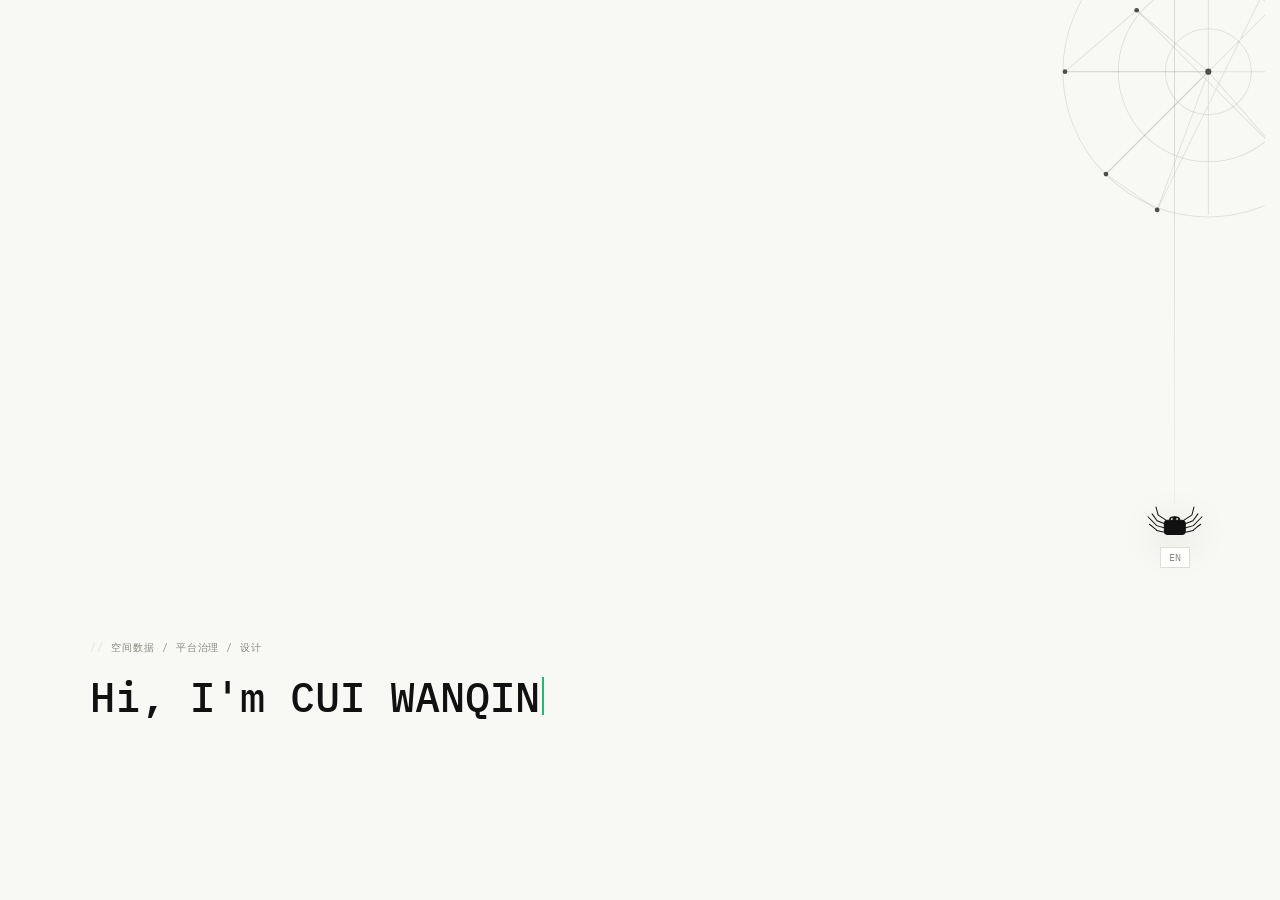
==== commit 6ae853cd: "Restructure dual-target portfolio release" ====
--- a/h5-static/index.html
+++ b/h5-static/index.html
@@ -1,17 +1,14 @@
-﻿<!DOCTYPE html>
+<!DOCTYPE html>
 <html lang="zh-CN">
 <head>
   <meta charset="UTF-8" />
   <meta name="viewport" content="width=device-width, initial-scale=1.0" />
   <title>Cui Wanqing - Tagged Portfolio</title>
-  <meta name="description" content="Cui Wanqing's static portfolio: a conversation-driven evidence browser for spatial data, platform governance, and design work." />
-  <meta property="og:title" content="Cui Wanqing - Tagged Portfolio" />
-  <meta property="og:description" content="A conversation-driven portfolio with tagged evidence for spatial data, platform governance, and design work." />
-  <meta property="og:type" content="website" />
   <link rel="preconnect" href="https://fonts.googleapis.com" />
   <link rel="preconnect" href="https://fonts.gstatic.com" crossorigin />
   <link href="https://fonts.googleapis.com/css2?family=IBM+Plex+Mono:wght@400;500;600&family=IBM+Plex+Sans:wght@400;500;600&display=swap" rel="stylesheet" />
   <link rel="stylesheet" href="./kg-app.css" />
+  <script src="./posthog-analytics.js" data-app-id="portfolio" data-app-version="2026-08"></script>
   <script src="./kg-app.js" defer></script>
 </head>
 <body data-state="landing">
@@ -67,7 +64,7 @@
       <div id="hi-area" class="hi-area">
         <button id="hi-bubble" class="hi-bubble" type="button"><span class="hi-dot"></span><span data-i18n="say-hi">打招呼</span></button>
       </div>
-      <p class="landing-alt"><button type="button" id="workshop-skip" class="landing-skip" data-i18n="workshop-skip">or, jump to the AI workshop →</button></p>
+      <p id="landing-alt" class="landing-alt"><button type="button" id="workshop-skip" class="landing-skip" data-i18n="workshop-skip">or, jump to the AI workshop →</button></p>
     </div>
   </section>
 
@@ -92,7 +89,7 @@
         <nav id="conversation-index" class="conversation-index" aria-label="对话索引"></nav>
         <nav id="workshop-participants" class="workshop-participants" aria-label="工作坊参与者"></nav>
         <div class="rail-mini" aria-label="联系">
-          <a href="mailto:jellycwq@foxmail.com">jellycwq@foxmail.com</a>
+          <a href="mailto:jellycwq@outlook.com">jellycwq@outlook.com</a>
           <a href="https://linkedin.com/in/wanqing-cui">linkedin.com/in/wanqing-cui</a>
         </div>
       </aside>
@@ -114,17 +111,17 @@
       <div class="workshop-alert-backdrop" data-workshop-close></div>
       <section class="workshop-alert-card workshop-window" tabindex="-1">
         <header class="workshop-titlebar">
-          <span>紧急：工作坊里 agent 冲突</span>
-          <button class="workshop-x" type="button" data-workshop-close aria-label="忽略工作坊提醒">×</button>
+          <span data-static-text="workshop-alert-title">Workshop Alert</span>
+          <button class="workshop-x" type="button" data-workshop-close aria-label="Dismiss workshop alert">×</button>
         </header>
         <div class="workshop-window-body">
-          <span class="workshop-warning">⚠ 检测到工作坊冲突</span>
-          <p id="workshop-alert-copy"> MSc thesis 工作坊：<br>三个研究 agent 僵持不下<br>议题：平台可读性能否作为 DIY 场地在 POI 数据里「存在」的标准。</p>
-          <p class="workshop-alert-topic">议题：消失的 DIY 场地</p>
-          <h2 id="workshop-alert-title">检测到工作坊冲突</h2>
+          <span class="workshop-warning" data-static-text="workshop-warning">⚠ Workshop Conflict</span>
+          <p id="workshop-alert-copy" data-static-text="workshop-alert-copy">MSc thesis workshop:<br>Three research agents are in conflict<br>Topic: Can platform legibility serve as the standard for DIY venue existence in POI data?</p>
+          <p class="workshop-alert-topic" data-static-text="workshop-topic">Topic: The Missing DIY Venue</p>
+          <h2 id="workshop-alert-title">Workshop Conflict</h2>
           <div class="workshop-alert-actions">
-            <button class="choice-chip" type="button" data-workshop-listen><span>旁听</span></button>
-            <button class="choice-chip secondary" type="button" data-workshop-close><span>× 忽略</span></button>
+            <button class="choice-chip" type="button" data-workshop-listen data-static-text="workshop-listen">Listen</button>
+            <button class="choice-chip secondary" type="button" data-workshop-close data-static-text="workshop-dismiss">Dismiss</button>
           </div>
         </div>
       </section>
@@ -133,12 +130,21 @@
       <div class="role-profile-backdrop" data-role-profile-close></div>
       <section class="role-profile-card" tabindex="-1">
         <header class="role-profile-titlebar">
-          <span>代理档案</span>
-          <button class="workshop-x" type="button" data-role-profile-close aria-label="关闭角色档案">×</button>
+          <span data-static-text="role-profile-title">Agent Profile</span>
+          <button class="workshop-x" type="button" data-role-profile-close aria-label="Close profile" data-static-text="role-profile-close">×</button>
         </header>
         <div id="role-profile-content" class="role-profile-content"></div>
       </section>
     </div>
   </main>
+
+  <div id="img-lightbox" class="lightbox-overlay" hidden aria-hidden="true" aria-modal="true" role="dialog" aria-label="图片预览">
+    <div class="lightbox-backdrop" data-lightbox-close></div>
+    <figure class="lightbox-figure">
+      <button type="button" class="lightbox-close" data-lightbox-close aria-label="关闭预览">&times;</button>
+      <img src="" alt="" class="lightbox-img" decoding="async" />
+      <figcaption class="lightbox-caption"></figcaption>
+    </figure>
+  </div>
 </body>
 </html>
--- a/h5-static/kg-app.css
+++ b/h5-static/kg-app.css
@@ -35,6 +35,11 @@
   min-height: 100%;
 }
 
+html {
+  scrollbar-gutter: stable;
+  background: var(--bg);
+}
+
 body {
   overflow-x: hidden;
   background:
@@ -243,7 +248,8 @@
 }
 
 .hero-sub.show,
-.hi-area.show {
+.hi-area.show,
+.landing-alt.show {
   opacity: 1;
 }
 
@@ -293,6 +299,7 @@
   z-index: 12;
   display: none;
   min-height: 100vh;
+  min-height: 100dvh;
   flex-direction: column;
 }
 
@@ -380,6 +387,7 @@
   display: grid;
   width: min(1120px, calc(100% - 2rem));
   min-height: calc(100vh - 54px);
+  min-height: calc(100dvh - 54px);
   grid-template-columns: 200px minmax(0, 1fr);
   align-items: start;
   gap: 1rem;
@@ -396,7 +404,9 @@
   top: 72px;
   display: grid;
   min-height: calc(100vh - 108px);
+  min-height: calc(100dvh - 108px);
   max-height: calc(100vh - 108px);
+  max-height: calc(100dvh - 108px);
   grid-template-rows: auto auto minmax(0, 1fr) auto;
   gap: 0.5rem;
   min-width: 0;
@@ -406,9 +416,13 @@
   display: grid;
   gap: 1rem;
   min-width: 0;
+  min-height: 0;
   max-height: calc(100vh - 108px);
+  max-height: calc(100dvh - 108px);
   overflow-y: auto;
   overscroll-behavior: contain;
+  scrollbar-width: thin;
+  scrollbar-color: rgba(17, 17, 17, 0.28) transparent;
   padding: 0.4rem 0 2.5rem;
   scroll-behavior: auto;
 }
@@ -420,6 +434,8 @@
   gap: 0.28rem;
   overflow-y: auto;
   overscroll-behavior: contain;
+  scrollbar-width: thin;
+  scrollbar-color: rgba(17, 17, 17, 0.28) transparent;
   padding: 0.4rem 0 0.75rem;
 }
 
@@ -662,6 +678,27 @@
   color: #ffffff;
 }
 
+.tag-chip.keyboard-focus {
+  outline: 2px solid currentColor;
+  outline-offset: 2px;
+  border-color: var(--green);
+  color: #ffffff;
+  background: #13261d;
+  box-shadow: 0 0 0 3px rgba(43, 182, 115, 0.12);
+}
+
+.tag-chip.keyboard-focus:hover {
+  border-color: var(--green);
+  color: #ffffff;
+  background: #13261d;
+}
+
+.choice-chip.keyboard-focus {
+  outline: 2px solid currentColor;
+  outline-offset: 2px;
+  border-color: var(--green);
+  color: var(--ink);
+}
 
 .tag-row {
   display: flex;
@@ -1208,6 +1245,139 @@
 
 .mini-demo {
   padding-top: 0.2rem;
+}
+
+.case-card .mini-demo img {
+  cursor: zoom-in;
+}
+
+/* Image preview lightbox (scoped; do not reuse generic .modal rules) */
+#img-lightbox[hidden] {
+  display: none !important;
+}
+
+#img-lightbox.lightbox-overlay {
+  position: fixed;
+  top: 0;
+  left: 0;
+  width: 100vw;
+  height: 100vh;
+  height: 100dvh;
+  z-index: 75;
+  display: flex;
+  align-items: center;
+  justify-content: center;
+  padding: max(0.75rem, env(safe-area-inset-top)) max(0.75rem, env(safe-area-inset-right))
+    max(0.75rem, env(safe-area-inset-bottom)) max(0.75rem, env(safe-area-inset-left));
+  box-sizing: border-box;
+  visibility: hidden;
+  pointer-events: none;
+  transition: visibility 0s linear 200ms;
+}
+
+#img-lightbox.lightbox-overlay.is-open {
+  visibility: visible;
+  pointer-events: auto;
+  transition: none;
+}
+
+#img-lightbox .lightbox-backdrop {
+  position: absolute;
+  inset: 0;
+  z-index: 0;
+  margin: 0;
+  background: rgba(18, 16, 32, 0.92);
+  opacity: 0;
+  transition: opacity 200ms ease-out;
+}
+
+#img-lightbox.lightbox-overlay.is-open .lightbox-backdrop {
+  opacity: 1;
+}
+
+#img-lightbox.lightbox-overlay.is-closing .lightbox-backdrop {
+  opacity: 0;
+  transition: opacity 200ms ease-out;
+}
+
+#img-lightbox .lightbox-figure {
+  position: relative;
+  z-index: 2;
+  pointer-events: auto;
+  display: flex;
+  flex-direction: column;
+  align-items: center;
+  max-width: min(90vw, 100%);
+  max-height: 90vh;
+  margin: 0;
+  padding: 0.5rem;
+  border: 1px solid rgba(180, 160, 255, 0.25);
+  border-radius: 8px;
+  background: rgba(17, 17, 17, 0.35);
+  box-shadow:
+    0 28px 56px rgba(8, 6, 22, 0.65),
+    0 0 0 1px rgba(143, 122, 229, 0.12);
+}
+
+#img-lightbox .lightbox-close {
+  position: absolute;
+  top: 0.35rem;
+  right: 0.35rem;
+  z-index: 2;
+  display: grid;
+  place-items: center;
+  width: 2rem;
+  height: 2rem;
+  border-radius: 6px;
+  border: 1px solid rgba(180, 160, 255, 0.35);
+  background: rgba(18, 16, 32, 0.55);
+  color: rgba(200, 190, 255, 0.95);
+  font-family: var(--sans);
+  font-size: 1.25rem;
+  line-height: 1;
+  cursor: pointer;
+  transition:
+    background 0.15s ease,
+    color 0.15s ease,
+    border-color 0.15s ease;
+}
+
+#img-lightbox .lightbox-close:hover,
+#img-lightbox .lightbox-close:focus-visible {
+  background: rgba(143, 122, 229, 0.22);
+  color: #f8f8f4;
+  border-color: rgba(180, 160, 255, 0.55);
+  outline: none;
+}
+
+#img-lightbox .lightbox-img {
+  display: block;
+  max-width: 90vw;
+  max-height: 90vh;
+  width: auto;
+  height: auto;
+  object-fit: contain;
+  border-radius: 6px;
+}
+
+#img-lightbox .lightbox-img.lightbox-img--huijing-poster {
+  max-width: 80vw;
+  max-height: 90vh;
+}
+
+#img-lightbox .lightbox-caption {
+  margin: 0.45rem 0 0;
+  padding: 0 0.25rem;
+  max-width: min(90vw, 52rem);
+  color: rgba(200, 190, 255, 0.88);
+  font-family: var(--mono);
+  font-size: 0.62rem;
+  line-height: 1.45;
+  text-align: center;
+}
+
+#img-lightbox .lightbox-caption:empty {
+  display: none;
 }
 
 .demo-bim-tm {
@@ -1398,7 +1568,7 @@
 
 .label-compare {
   display: grid;
-  grid-template-columns: repeat(3, 1fr);
+  grid-template-columns: repeat(4, minmax(0, 1fr));
   gap: 1px;
   overflow: hidden;
   border: 1px solid var(--border);
@@ -1727,6 +1897,57 @@
   background: rgba(252, 250, 250, 0.9);
 }
 
+.workshop-intro-card .workshop-message[data-speaker="workshop-intro"],
+.workshop-dialogue .workshop-message[data-speaker="workshop-intro"] {
+  opacity: 1;
+  transform: none;
+}
+
+.workshop-intro-card {
+  display: flex;
+  margin-bottom: 0.25rem;
+}
+
+.workshop-intro-card .workshop-intro-avatar,
+.workshop-dialogue .workshop-intro-avatar {
+  display: grid;
+  place-items: center;
+  flex-shrink: 0;
+  width: 34px;
+  height: 34px;
+  border: 1px solid var(--border);
+  border-radius: 8px;
+  background: var(--soft);
+  color: var(--ink);
+}
+
+.workshop-dialogue .workshop-intro-avatar .avatar-spider {
+  width: 19px;
+  height: 19px;
+}
+
+.workshop-intro-card .workshop-intro-message .workshop-bubble h3,
+.workshop-dialogue .workshop-intro-message .workshop-bubble h3 {
+  margin: 0.2rem 0 0.35rem;
+  font-family: var(--sans);
+  font-size: 1rem;
+  font-weight: 500;
+  line-height: 1.2;
+  color: var(--ink);
+}
+
+.workshop-intro-card .workshop-intro-body,
+.workshop-dialogue .workshop-intro-body {
+  margin: 0;
+  color: var(--body);
+  font-size: 0.72rem;
+  line-height: 1.55;
+}
+
+.workshop-panel-head--controls-only {
+  justify-content: flex-end;
+}
+
 .workshop-dialogue .workshop-message[data-speaker="field_ops"] .workshop-bubble {
   background: rgba(250, 252, 250, 0.9);
 }
@@ -1976,6 +2197,30 @@
   gap: 0.2rem;
 }
 
+.workshop-turns-label:not(.is-visible) {
+  display: none;
+}
+
+.workshop-turns-label.is-visible {
+  animation: workshopTurnRailIn 0.35s cubic-bezier(0.16, 1, 0.3, 1) forwards;
+}
+
+.workshop-turn-index button.is-visible {
+  display: grid;
+  animation: workshopTurnRailIn 0.35s cubic-bezier(0.16, 1, 0.3, 1) forwards;
+}
+
+@keyframes workshopTurnRailIn {
+  from {
+    opacity: 0;
+    transform: translateY(12px);
+  }
+  to {
+    opacity: 1;
+    transform: none;
+  }
+}
+
 .workshop-turn-index button {
   display: grid;
   grid-template-columns: 3ch minmax(0, 1fr);
@@ -1990,6 +2235,10 @@
   font-size: 0.55rem;
   line-height: 1.28;
   text-align: left;
+}
+
+.workshop-turn-index button:not(.is-visible) {
+  display: none;
 }
 
 .workshop-turn-index button:hover,
@@ -2362,6 +2611,8 @@
 .landing-alt {
   margin-top: 0.5rem;
   text-align: right;
+  opacity: 0;
+  transition: opacity 0.4s ease;
 }
 
 .landing-skip {
@@ -2378,3 +2629,13 @@
   color: var(--ink);
 }
 
+/* Firefox layout compatibility (harmless in Chrome) */
+@supports (-moz-appearance: none) {
+  .choice-row {
+    align-self: flex-end;
+  }
+
+  .left-rail {
+    align-self: start;
+  }
+}
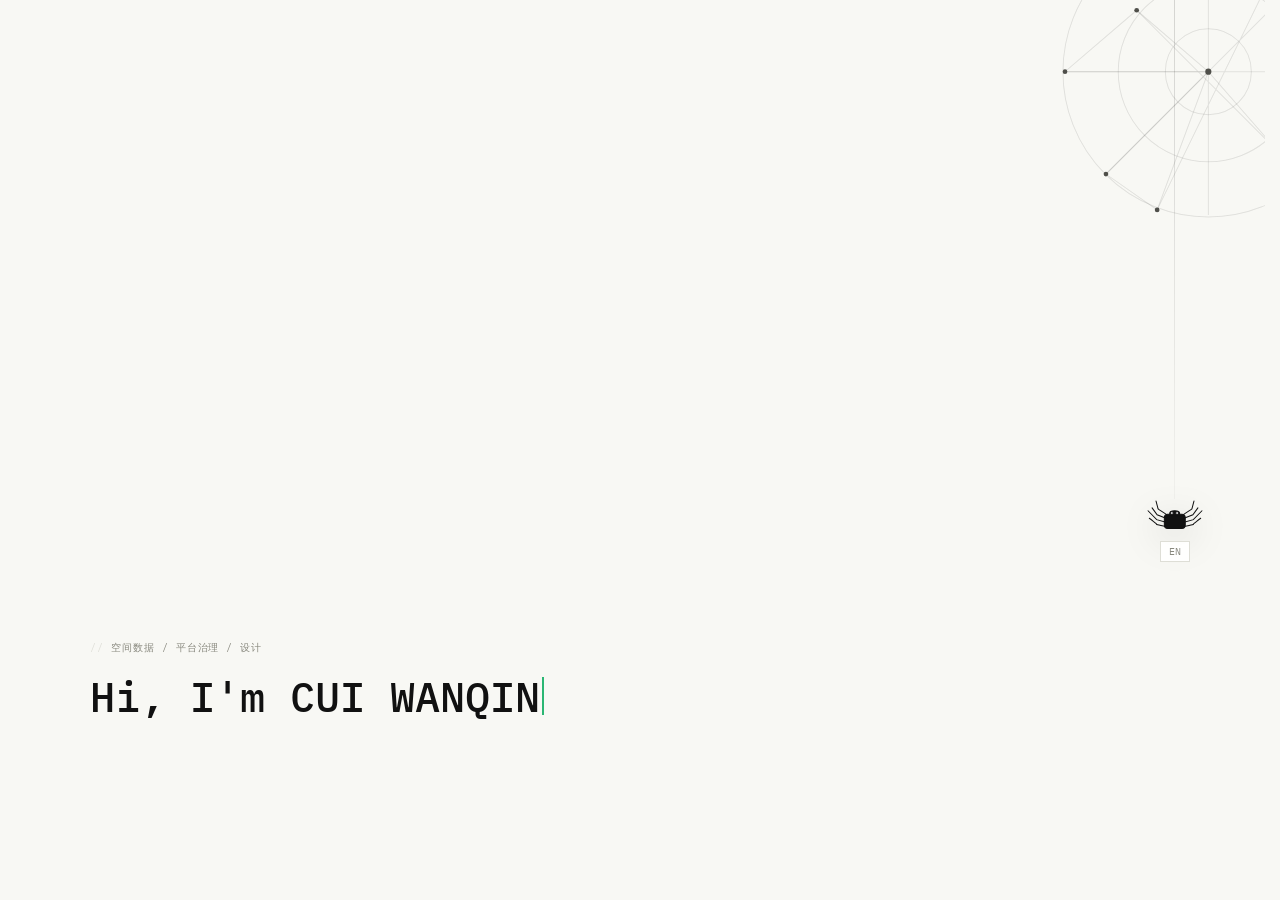
==== commit 849d88ca: "release: add Qing Bot (bot.js), update index.html and kg-app.css - bot.js: Qing AI widget with zoom " ====
--- a/h5-static/index.html
+++ b/h5-static/index.html
@@ -63,6 +63,7 @@
       <p id="hero-sub" class="hero-sub" data-i18n="hero-sub">起点：地图漏了什么？为什么？</p>
       <div id="hi-area" class="hi-area">
         <button id="hi-bubble" class="hi-bubble" type="button"><span class="hi-dot"></span><span data-i18n="say-hi">打招呼</span></button>
+        <button id="qb-landing-btn" class="qb-landing-btn" type="button" aria-label="问问 Qing"><span class="qb-fab-dot"></span><span data-i18n="ask-qing">问问 Qing</span></button>
       </div>
       <p id="landing-alt" class="landing-alt"><button type="button" id="workshop-skip" class="landing-skip" data-i18n="workshop-skip">or, jump to the AI workshop →</button></p>
     </div>
@@ -146,5 +147,33 @@
       <figcaption class="lightbox-caption"></figcaption>
     </figure>
   </div>
+
+  <!-- Qing Bot panel; its only entry point is the left-rail Navigator. -->
+  <div id="qb-widget" class="qb-widget">
+    <div id="qb-panel" class="qb-panel" hidden aria-hidden="true" role="dialog" aria-label="Qing Bot">
+      <header class="qb-header">
+        <span class="qb-title">
+          <span class="qb-status-dot"></span>
+          Qing Bot
+        </span>
+        <button id="qb-zoom"  class="qb-btn-icon" type="button" title="放大 / dock" aria-label="放大">↗</button>
+        <button id="qb-clear" class="qb-btn-icon" type="button" title="清空对话 / clear chat" aria-label="清空对话">↺</button>
+        <button id="qb-close" class="qb-btn-icon" type="button" aria-label="关闭">×</button>
+      </header>
+      <div id="qb-thread" class="qb-thread" aria-live="polite" aria-atomic="false"></div>
+      <form id="qb-form" class="qb-form" autocomplete="off">
+        <textarea
+          id="qb-input"
+          class="qb-input"
+          rows="1"
+          placeholder="问我任何问题… / ask me anything"
+          maxlength="2000"
+          aria-label="输入消息"
+        ></textarea>
+        <button id="qb-send" class="qb-send" type="submit" aria-label="发送">→</button>
+      </form>
+    </div>
+  </div>
+  <script src="./bot.js"></script>
 </body>
 </html>
--- a/h5-static/kg-app.css
+++ b/h5-static/kg-app.css
@@ -2639,3 +2639,662 @@
     align-self: start;
   }
 }
+
+/* ============================================================
+   Qing Bot Widget  (bot.js)
+   ============================================================ */
+
+/* ── Widget shell ──────────────────────────────────────────── */
+.qb-widget {
+  position: fixed;
+  bottom: 1.5rem;
+  right: 1.5rem;
+  /* Keep the docked assistant below workshop and role popouts. */
+  z-index: 20;
+  display: flex;
+  flex-direction: column;
+  align-items: flex-end;
+  gap: 0.75rem;
+  pointer-events: none;
+}
+
+.qb-widget > * {
+  pointer-events: auto;
+}
+
+/* ── FAB (floating action button) ─────────────────────────── */
+.qb-fab {
+  display: flex;
+  align-items: center;
+  gap: 0.45rem;
+  padding: 0.48rem 0.85rem;
+  background: var(--paper);
+  border: 1px solid var(--border);
+  color: var(--ink);
+  font-family: var(--mono);
+  font-size: 0.68rem;
+  letter-spacing: 0.03em;
+  cursor: pointer;
+  transition: border-color 0.15s, background 0.15s;
+}
+
+.qb-fab:hover {
+  border-color: var(--green);
+  background: var(--green-soft);
+}
+
+.qb-fab-dot {
+  display: inline-block;
+  width: 6px;
+  height: 6px;
+  border-radius: 50%;
+  background: var(--green);
+  flex-shrink: 0;
+}
+
+/* FAB hidden globally — entry points are the landing button and the
+   left-rail tab in story view. Only shown inside the AI Workshop. */
+.qb-fab {
+  display: none !important;
+}
+
+body[data-workshop="active"] .qb-fab {
+  display: flex !important;
+}
+
+/* Keep legacy rule: FAB also hides when panel is explicitly open */
+.qb-widget[data-open] .qb-fab {
+  display: none !important;
+}
+
+/* ── Landing page "ask qing" button ───────────────────────── */
+.qb-landing-btn {
+  display: inline-flex;
+  align-items: center;
+  gap: 0.45rem;
+  padding: 0.48rem 0.85rem;
+  background: var(--paper);
+  border: 1px solid rgba(43, 182, 115, 0.55);
+  color: var(--green, #2bb673);
+  font-family: var(--mono);
+  font-size: 0.68rem;
+  letter-spacing: 0.03em;
+  cursor: pointer;
+  transition: border-color 0.15s, background 0.15s;
+}
+
+.qb-landing-btn:hover {
+  background: var(--green-soft);
+  border-color: var(--green);
+  color: var(--ink);
+}
+
+/* ── Chat panel ────────────────────────────────────────────── */
+/* hidden attribute must override display:flex — keep specificity at 0-2-0 */
+.qb-panel[hidden] {
+  display: none;
+}
+
+.qb-panel {
+  display: flex;
+  flex-direction: column;
+  width: 340px;
+  max-height: min(500px, calc(100dvh - 5rem));
+  background: var(--paper);
+  border: 1px solid var(--border);
+  overflow: hidden;
+  box-shadow: 0 4px 24px rgba(0, 0, 0, 0.08);
+}
+
+/* ── Panel header ──────────────────────────────────────────── */
+.qb-header {
+  display: flex;
+  align-items: center;
+  gap: 0.5rem;
+  padding: 0.6rem 0.8rem;
+  border-bottom: 1px solid var(--border);
+  background: var(--soft);
+  flex-shrink: 0;
+  cursor: move; /* draggable */
+}
+
+.qb-header button {
+  cursor: pointer; /* buttons stay pointer inside drag-area */
+}
+
+.qb-title {
+  flex: 1;
+  font-family: var(--mono);
+  font-size: 0.7rem;
+  font-weight: 500;
+  color: var(--ink);
+  display: flex;
+  align-items: center;
+  gap: 0.4rem;
+}
+
+.qb-status-dot {
+  width: 6px;
+  height: 6px;
+  border-radius: 50%;
+  background: var(--green);
+  flex-shrink: 0;
+}
+
+.qb-btn-icon {
+  background: transparent;
+  border: none;
+  color: var(--muted);
+  font-family: var(--mono);
+  font-size: 0.85rem;
+  cursor: pointer;
+  padding: 0.15rem 0.3rem;
+  line-height: 1;
+  transition: color 0.12s;
+}
+
+.qb-btn-icon:hover {
+  color: var(--ink);
+}
+
+/* ── Message thread ────────────────────────────────────────── */
+.qb-thread {
+  flex: 1;
+  overflow-y: auto;
+  display: flex;
+  flex-direction: column;
+  gap: 0.6rem;
+  padding: 0.85rem 0.7rem;
+  scroll-behavior: smooth;
+}
+
+/* ── Message rows ──────────────────────────────────────────── */
+.qb-msg {
+  display: flex;
+  width: 100%;
+}
+
+.qb-msg--user {
+  justify-content: flex-end;
+}
+
+.qb-msg--assistant {
+  justify-content: flex-start;
+}
+
+/* ── Bubbles ───────────────────────────────────────────────── */
+.qb-bubble {
+  max-width: 88%;
+  padding: 0.62rem 0.78rem;
+  border: 1px solid var(--border);
+  background: rgba(255, 255, 255, 0.85);
+  color: var(--body);
+  font-family: var(--mono);
+  font-size: 0.74rem;
+  line-height: 1.65;
+  word-break: break-word;
+}
+
+.qb-msg--user .qb-bubble {
+  border-color: rgba(43, 182, 115, 0.36);
+  background: var(--green-soft);
+  color: var(--ink);
+  text-align: right;
+}
+
+/* Typing indicator */
+.qb-bubble--typing {
+  display: flex;
+  min-width: 52px;
+  align-items: center;
+}
+
+/* ── Rendered markdown ─────────────────────────────────────── */
+.qb-bubble p {
+  margin: 0 0 0.45em 0;
+}
+
+.qb-bubble p:last-child {
+  margin-bottom: 0;
+}
+
+.qb-bubble strong {
+  font-weight: 600;
+  color: var(--ink);
+}
+
+.qb-bubble em {
+  font-style: italic;
+}
+
+.qb-h {
+  margin: 0.5em 0 0.25em 0;
+  font-family: var(--mono);
+  font-size: 0.74rem;
+  font-weight: 600;
+  color: var(--ink);
+}
+
+.qb-list {
+  margin: 0.3em 0 0.45em 1.1em;
+  padding: 0;
+  color: var(--body);
+}
+
+.qb-list li {
+  margin-bottom: 0.2em;
+}
+
+.qb-list li:last-child {
+  margin-bottom: 0;
+}
+
+.qb-code {
+  font-family: var(--mono);
+  font-size: 0.72em;
+  background: var(--soft);
+  border: 1px solid var(--border);
+  padding: 0 0.22em;
+  color: var(--ink);
+}
+
+.qb-bubble a {
+  color: var(--green);
+  text-decoration: underline;
+  text-underline-offset: 2px;
+}
+
+.qb-bubble a:hover {
+  color: var(--ink);
+}
+
+.qb-hr {
+  border: none;
+  border-top: 1px solid var(--border);
+  margin: 0.4em 0;
+}
+
+/* ── Input area ────────────────────────────────────────────── */
+.qb-form {
+  display: flex;
+  align-items: flex-end;
+  gap: 0.4rem;
+  padding: 0.55rem 0.6rem;
+  border-top: 1px solid var(--border);
+  background: var(--soft);
+  flex-shrink: 0;
+}
+
+.qb-input {
+  flex: 1;
+  resize: none;
+  border: 1px solid var(--border);
+  background: var(--paper);
+  color: var(--ink);
+  font-family: var(--mono);
+  font-size: 0.72rem;
+  line-height: 1.5;
+  padding: 0.42rem 0.6rem;
+  min-height: 2.2rem;
+  max-height: 7rem;
+  overflow-y: auto;
+  outline: none;
+  transition: border-color 0.12s;
+}
+
+.qb-input:focus {
+  border-color: rgba(43, 182, 115, 0.55);
+}
+
+.qb-input:disabled {
+  opacity: 0.5;
+}
+
+.qb-input::placeholder {
+  color: var(--muted);
+}
+
+.qb-send {
+  flex-shrink: 0;
+  width: 2rem;
+  height: 2rem;
+  background: var(--ink);
+  border: none;
+  color: var(--paper);
+  font-family: var(--mono);
+  font-size: 0.9rem;
+  cursor: pointer;
+  display: grid;
+  place-items: center;
+  transition: background 0.12s;
+}
+
+.qb-send:hover:not(:disabled) {
+  background: var(--green);
+}
+
+.qb-send:disabled {
+  opacity: 0.35;
+  cursor: not-allowed;
+}
+
+/* ── Typing dots animation ─────────────────────────────────── */
+.typing-dots {
+  display: inline-flex;
+  gap: 4px;
+  align-items: center;
+}
+
+.typing-dots span {
+  width: 5px;
+  height: 5px;
+  border-radius: 50%;
+  background: var(--muted);
+  animation: qbDot 1.2s infinite ease-in-out;
+}
+
+.typing-dots span:nth-child(2) { animation-delay: 0.2s; }
+.typing-dots span:nth-child(3) { animation-delay: 0.4s; }
+
+@keyframes qbDot {
+  0%, 80%, 100% { transform: scale(0.7); opacity: 0.5; }
+  40%            { transform: scale(1);   opacity: 1; }
+}
+
+/* ── Zoomed / docked mode ──────────────────────────────────── */
+/* When zoomed: widget becomes a full-height right-side panel.
+   !important overrides bottom-right anchor and any drag transform. */
+.qb-widget--zoomed {
+  position: fixed !important;
+  top: 0 !important;
+  right: 0 !important;
+  bottom: 0 !important;
+  left: auto !important;
+  width: 420px;
+  transform: none !important;
+  align-items: stretch;
+  gap: 0;
+  pointer-events: auto;
+}
+
+.qb-widget--zoomed .qb-panel {
+  width: 100%;
+  height: 100%;
+  max-height: 100vh;
+  max-height: 100dvh;
+  border-radius: 0;
+  border-top: none;
+  border-right: none;
+  border-bottom: none;
+  border-left: 2px solid var(--green, #2bb673);
+  box-shadow: -6px 0 32px rgba(0, 0, 0, 0.1);
+}
+
+.qb-widget--zoomed .qb-header {
+  cursor: default; /* drag is disabled in docked mode */
+  border-left: none;
+}
+
+/* Mode badge in header title */
+.qb-mode-badge {
+  display: none;
+  font-size: 0.55rem;
+  color: var(--muted);
+  font-weight: 400;
+  letter-spacing: 0.05em;
+  text-transform: uppercase;
+  background: rgba(43, 182, 115, 0.1);
+  border: 1px solid rgba(43, 182, 115, 0.3);
+  padding: 0.1rem 0.35rem;
+  border-radius: 2px;
+  white-space: nowrap;
+}
+
+.qb-widget--zoomed .qb-mode-badge {
+  display: inline-block;
+}
+
+/* ── Guided round chips ────────────────────────────────────── */
+/* Hidden in normal float mode; shown only in zoomed mode */
+.qb-round-row {
+  display: none;
+  justify-content: flex-start;
+}
+
+.qb-widget--zoomed .qb-round-row {
+  display: flex;
+}
+
+.qb-round-chip {
+  display: inline-flex;
+  align-items: center;
+  gap: 0.4rem;
+  padding: 0.38rem 0.72rem;
+  border: 1px solid rgba(43, 182, 115, 0.5);
+  border-radius: 2px;
+  background: transparent;
+  color: var(--green, #2bb673);
+  font-family: var(--mono);
+  font-size: 0.7rem;
+  line-height: 1.3;
+  cursor: pointer;
+  text-align: left;
+  transition: background 0.14s, color 0.14s, border-color 0.14s;
+  max-width: 90%;
+}
+
+.qb-round-chip::before {
+  content: "▶";
+  font-size: 0.52rem;
+  flex-shrink: 0;
+  opacity: 0.6;
+}
+
+.qb-round-chip:hover:not(:disabled) {
+  background: rgba(43, 182, 115, 0.1);
+  border-color: var(--green, #2bb673);
+}
+
+.qb-round-chip:disabled,
+.qb-round-chip--used {
+  opacity: 0.3;
+  cursor: default;
+  pointer-events: none;
+}
+
+/* Zoom hint inside thread when first entering (shown only in zoomed) */
+.qb-zoom-hint {
+  display: none;
+  color: var(--muted);
+  font-size: 0.62rem;
+  font-family: var(--mono);
+  font-style: italic;
+  padding: 0 0.1rem;
+  opacity: 0.8;
+}
+
+.qb-widget--zoomed .qb-zoom-hint {
+  display: block;
+}
+
+@media (max-width: 480px) {
+  .qb-widget--zoomed {
+    width: 100%;
+  }
+}
+
+/* ── Bot zoom: inline/main-area mode (body[data-qb-zoom]) ─────
+   When bot is zoomed INTO the main-area, it takes the place of
+   #chat-thread. The widget is reparented into .main-area via JS,
+   so position:fixed must be overridden to position:relative.     */
+
+/* Main-area chat-thread hides; bot panel takes its spot */
+body[data-qb-zoom] #chat-thread {
+  display: none !important;
+}
+
+/* Widget becomes a normal flow element inside .main-area */
+body[data-qb-zoom] .qb-widget--zoomed {
+  position: relative !important;
+  top: auto !important;
+  right: auto !important;
+  bottom: auto !important;
+  left: auto !important;
+  width: 100% !important;
+  transform: none !important;
+  align-items: stretch;
+  gap: 0;
+  pointer-events: auto;
+}
+
+/* Panel fills the same vertical space as the chat-thread */
+body[data-qb-zoom] .qb-widget--zoomed .qb-panel {
+  width: 100%;
+  height: min(62vh, 560px);
+  max-height: min(62vh, 560px);
+  border-radius: 2px;
+  border: 1px solid var(--border);
+  border-left: 2px solid var(--green, #2bb673);
+  box-shadow: 0 2px 12px rgba(0, 0, 0, 0.06);
+}
+
+body[data-qb-zoom] .qb-widget--zoomed .qb-header {
+  cursor: default;
+}
+
+/* ── Left-rail index: topic nav hint in zoom mode ───────────── */
+/* No pseudo-element needed — the rail tabs above already signal "bot mode" */
+
+body[data-qb-zoom] .conversation-index-item {
+  border-left-color: rgba(43, 182, 115, 0.3) !important;
+  cursor: pointer !important;
+  transition: border-left-color 0.12s, background 0.12s, color 0.12s;
+}
+
+body[data-qb-zoom] .conversation-index-item:hover {
+  border-left-color: var(--green, #2bb673) !important;
+  background: rgba(43, 182, 115, 0.07);
+  color: var(--ink);
+}
+
+/* ── Rail view-switcher: two side-by-side tab cards ──────────
+   Injected into .left-rail by bot.js when entering zoom mode.
+   Left card = "← Portfolio" (click to exit bot zoom)
+   Right card = "● Qing Bot"  (active/current; no action)         */
+
+/* Rail tabs — always visible once injected into the left-rail.
+   Two states controlled by body[data-qb-zoom]:
+   Normal: Portfolio=active(ink border), Qing Bot=passive(clickable→zoom)
+   Zoom:   Qing Bot=active(green border), Portfolio=passive(clickable→back) */
+.qb-rail-tabs {
+  display: grid;   /* always shown (once injected by bot.js) */
+  grid-template-columns: 1fr 1fr;
+  gap: 0.3rem;
+  padding-bottom: 0.55rem;
+  flex-shrink: 0;
+}
+
+.qb-rail-tab {
+  display: flex;
+  flex-direction: column;
+  gap: 0.18rem;
+  padding: 0.42rem 0.5rem;
+  border: 1px solid var(--border);
+  border-radius: 2px;
+  background: transparent;
+  font-family: var(--mono);
+  text-align: left;
+  cursor: pointer;
+  transition: background 0.12s, border-color 0.12s;
+}
+
+/* ── Normal mode (portfolio active, Qing Bot passive) ───── */
+.qb-rail-tab--portfolio {
+  border-color: rgba(0, 0, 0, 0.22);
+  background: rgba(0, 0, 0, 0.025);
+  cursor: default;
+  pointer-events: none;
+}
+
+.qb-rail-tab--bot {
+  cursor: pointer;
+}
+
+.qb-rail-tab--bot:hover {
+  border-color: rgba(43, 182, 115, 0.55);
+  background: rgba(43, 182, 115, 0.07);
+}
+
+.qb-rail-tab--bot:hover .qb-rail-tab-label,
+.qb-rail-tab--bot:hover .qb-rail-tab-icon {
+  color: var(--green, #2bb673);
+}
+
+/* ── Zoom mode (Qing Bot active, Portfolio passive) ─────── */
+body[data-qb-zoom] .qb-rail-tab--portfolio {
+  border-color: var(--border);
+  background: transparent;
+  cursor: pointer;
+  pointer-events: auto;
+}
+
+body[data-qb-zoom] .qb-rail-tab--portfolio:hover {
+  border-color: rgba(0, 0, 0, 0.22);
+  background: rgba(0, 0, 0, 0.025);
+}
+
+body[data-qb-zoom] .qb-rail-tab--bot {
+  border-color: rgba(43, 182, 115, 0.55);
+  background: rgba(43, 182, 115, 0.07);
+  cursor: default;
+  pointer-events: none;
+}
+
+body[data-qb-zoom] .qb-rail-tab--bot .qb-rail-tab-icon,
+body[data-qb-zoom] .qb-rail-tab--bot .qb-rail-tab-label {
+  color: var(--green, #2bb673);
+}
+
+/* ── Tab text layers ────────────────────────────────────── */
+.qb-rail-tab-icon {
+  font-size: 0.6rem;
+  line-height: 1;
+  color: var(--muted);
+}
+
+.qb-rail-tab-label {
+  font-size: 0.62rem;
+  font-weight: 500;
+  line-height: 1.2;
+  color: var(--ink);
+}
+
+.qb-rail-tab-sub {
+  font-size: 0.52rem;
+  color: var(--muted);
+  line-height: 1.2;
+}
+
+@media (max-width: 760px) {
+  /* Mobile: fall back to right-side full-height panel */
+  body[data-qb-zoom] .qb-widget--zoomed {
+    position: fixed !important;
+    top: 0 !important;
+    right: 0 !important;
+    bottom: 0 !important;
+    left: auto !important;
+    width: 100% !important;
+  }
+
+  body[data-qb-zoom] .qb-widget--zoomed .qb-panel {
+    height: 100%;
+    max-height: 100dvh;
+    border-radius: 0;
+    border: none;
+    border-top: 2px solid var(--green, #2bb673);
+  }
+
+  .qb-rail-tabs {
+    display: none !important;
+  }
+}
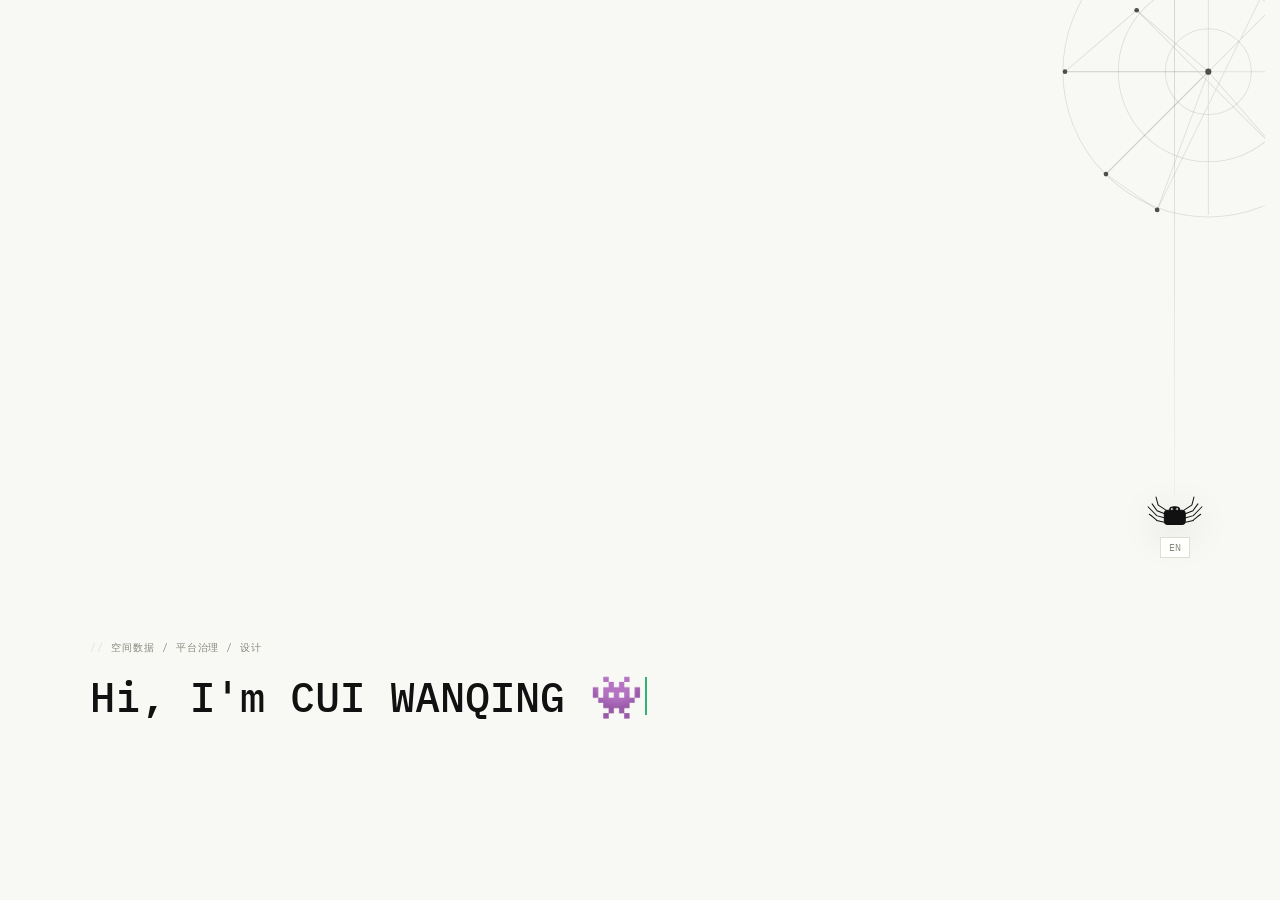
==== commit ea876909: "Version portfolio runtime assets to refresh cached releases" ====
--- a/h5-static/index.html
+++ b/h5-static/index.html
@@ -7,9 +7,9 @@
   <link rel="preconnect" href="https://fonts.googleapis.com" />
   <link rel="preconnect" href="https://fonts.gstatic.com" crossorigin />
   <link href="https://fonts.googleapis.com/css2?family=IBM+Plex+Mono:wght@400;500;600&family=IBM+Plex+Sans:wght@400;500;600&display=swap" rel="stylesheet" />
-  <link rel="stylesheet" href="./kg-app.css" />
-  <script src="./posthog-analytics.js" data-app-id="portfolio" data-app-version="2026-08"></script>
-  <script src="./kg-app.js" defer></script>
+  <link rel="stylesheet" href="./kg-app.css?v=b72fe5bf977f" />
+  <script src="./posthog-analytics.js?v=81979b11c511" data-app-id="portfolio" data-app-version="2026-08"></script>
+  <script src="./kg-app.js?v=88021e187a41" defer></script>
 </head>
 <body data-state="landing">
   <div id="static-web" aria-hidden="true">
@@ -174,6 +174,6 @@
       </form>
     </div>
   </div>
-  <script src="./bot.js"></script>
+  <script src="./bot.js?v=7be9e5fd485f"></script>
 </body>
 </html>
--- a/h5-static/kg-app.css
+++ b/h5-static/kg-app.css
@@ -3275,6 +3275,12 @@
   line-height: 1.2;
 }
 
+/* Mobile counterpart to the desktop rail tabs. The active destination is
+   omitted so the control stays compact and does not fight the bot header. */
+.qb-mobile-nav {
+  display: none;
+}
+
 @media (max-width: 760px) {
   /* Mobile: fall back to right-side full-height panel */
   body[data-qb-zoom] .qb-widget--zoomed {
@@ -3297,4 +3303,137 @@
   .qb-rail-tabs {
     display: none !important;
   }
-}
+
+  body[data-state="story"] .qb-mobile-nav {
+    position: fixed;
+    right: max(0.75rem, env(safe-area-inset-right));
+    bottom: max(0.75rem, env(safe-area-inset-bottom));
+    z-index: 30;
+    display: flex;
+    pointer-events: auto;
+  }
+
+  .qb-mobile-nav[aria-hidden="true"] {
+    display: none !important;
+  }
+
+  .qb-mobile-nav__button {
+    min-height: 44px;
+    display: inline-flex;
+    align-items: center;
+    justify-content: center;
+    gap: 0.4rem;
+    padding: 0.45rem 0.7rem;
+    border: 1px solid var(--lavender-line);
+    border-radius: 2px;
+    background: rgba(241, 238, 251, 0.9);
+    color: var(--ink);
+    font-family: var(--mono);
+    font-size: 0.68rem;
+    line-height: 1.2;
+    box-shadow: 0 2px 12px rgba(0, 0, 0, 0.1);
+  }
+
+  .qb-mobile-nav__button .qb-fab-dot {
+    background: var(--lavender);
+  }
+
+  /* The floating entry is the primary action, unlike the purple back control. */
+  .qb-mobile-nav__bot {
+    border-color: rgba(43, 182, 115, 0.55);
+    background: var(--paper);
+    color: var(--green, #2bb673);
+  }
+
+  .qb-mobile-nav__bot .qb-fab-dot {
+    background: var(--green, #2bb673);
+  }
+
+  .qb-mobile-nav__portfolio {
+    display: none;
+  }
+
+  body[data-qb-zoom] .qb-mobile-nav {
+    top: max(0.35rem, env(safe-area-inset-top));
+    right: 6.25rem;
+    bottom: auto;
+  }
+
+  body[data-qb-zoom] .qb-mobile-nav__button {
+    min-height: 30px;
+    padding: 0.34rem 0.7rem;
+    font-size: 0.62rem;
+    box-shadow: none;
+  }
+
+  body[data-qb-zoom] .qb-mobile-nav__bot {
+    display: none;
+  }
+
+  body[data-qb-zoom] .qb-mobile-nav__portfolio {
+    display: inline-flex;
+  }
+}
+
+/* Portal index: scoped; does not inherit .choice-chip sizing */
+.portal-index {
+  margin-top: 0.85rem;
+  padding: 1rem;
+  border: 1px solid var(--border);
+  background: rgba(255, 255, 255, 0.82);
+}
+.portal-group h3 {
+  margin: 0.9rem 0 0.25rem;
+  color: var(--ink);
+  font-family: var(--sans);
+  font-size: 0.8rem;
+  font-weight: 500;
+}
+.portal-group ul {
+  margin: 0;
+  padding: 0;
+  list-style: none;
+}
+.portal-group li {
+  display: flex;
+  flex-wrap: wrap;
+  align-items: center;
+  gap: 0.35rem 0.75rem;
+  min-height: 34px;
+  padding: 0.2rem 0;
+  border-top: 1px solid var(--border);
+  box-sizing: border-box;
+}
+.portal-title {
+  flex: 1 1 14rem;
+  color: var(--ink);
+  font-size: 0.78rem;
+  line-height: 1.3;
+}
+.portal-status,
+.portal-nolink {
+  color: var(--body);
+  font-size: 0.7rem;
+  line-height: 1.2;
+}
+.portal-link {
+  display: inline-flex;
+  align-items: center;
+  justify-content: center;
+  flex-shrink: 0;
+  min-height: 34px;
+  padding: 0 0.6rem;
+  box-sizing: border-box;
+  border: 1px solid var(--border);
+  background: transparent;
+  color: var(--ink);
+  font: inherit;
+  font-size: 0.72rem;
+  line-height: 1.2;
+  text-decoration: none;
+  cursor: pointer;
+}
+.portal-link:hover,
+.portal-link:focus-visible {
+  border-color: var(--ink);
+}
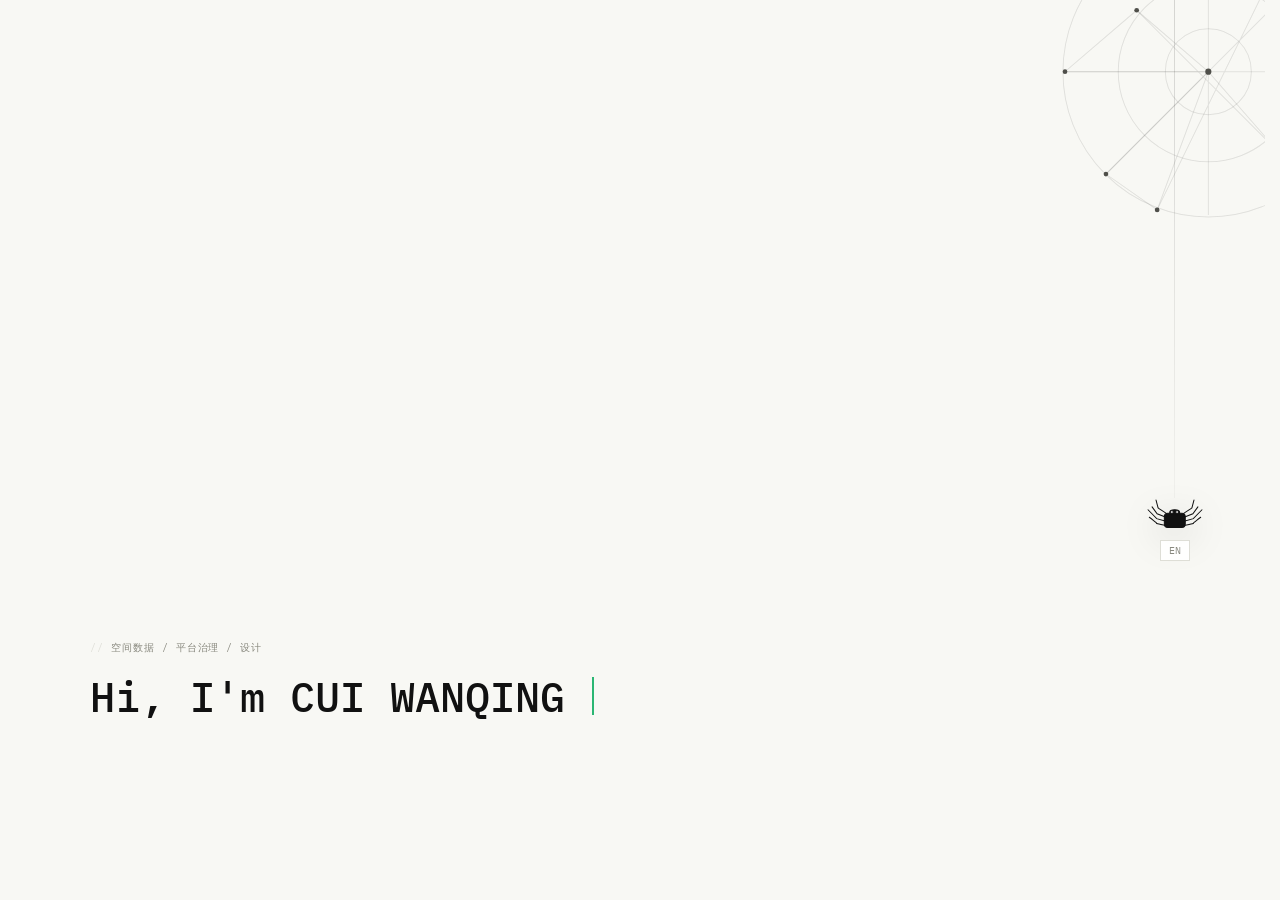
==== commit 89652f63: "Unify suggested replies and redesign Huijing viewer workspace" ====
--- a/h5-static/index.html
+++ b/h5-static/index.html
@@ -7,9 +7,12 @@
   <link rel="preconnect" href="https://fonts.googleapis.com" />
   <link rel="preconnect" href="https://fonts.gstatic.com" crossorigin />
   <link href="https://fonts.googleapis.com/css2?family=IBM+Plex+Mono:wght@400;500;600&family=IBM+Plex+Sans:wght@400;500;600&display=swap" rel="stylesheet" />
-  <link rel="stylesheet" href="./kg-app.css?v=b72fe5bf977f" />
+  <link rel="stylesheet" href="./kg-app.css?v=864c7c39adf5" />
   <script src="./posthog-analytics.js?v=81979b11c511" data-app-id="portfolio" data-app-version="2026-08"></script>
-  <script src="./kg-app.js?v=88021e187a41" defer></script>
+  <link rel="stylesheet" href="./page-transition.css?v=64c902704887" />
+  <script src="./page-transition.js?v=7525ee432e8c" defer></script>
+  <script src="./kg-app.js?v=1261972b718a" defer></script>
+  <link rel="stylesheet" href="./widgets/suggestions.css?v=d95650f826fb">
 </head>
 <body data-state="landing">
   <div id="static-web" aria-hidden="true">
@@ -174,6 +177,6 @@
       </form>
     </div>
   </div>
-  <script src="./bot.js?v=7be9e5fd485f"></script>
+  <script src="./bot.js?v=4a75f72fe7c1"></script>
 </body>
 </html>
--- a/h5-static/kg-app.css
+++ b/h5-static/kg-app.css
@@ -622,39 +622,6 @@
   margin-left: auto;
 }
 
-.choice-chip {
-  display: inline-flex;
-  flex-direction: column;
-  align-items: center;
-  justify-content: center;
-  max-width: 220px;
-  min-height: 28px;
-  padding: 0.42rem 0.7rem;
-  border: 1px solid var(--lavender-line);
-  border-radius: 999px;
-  background: rgba(241, 238, 251, 0.9);
-  color: var(--ink);
-  font-family: var(--mono);
-  font-size: 0.66rem;
-  text-align: center;
-  transition: border-color 0.16s ease, color 0.16s ease, background 0.16s ease, transform 0.16s ease;
-}
-
-.choice-chip.secondary {
-  border-color: rgba(143, 122, 229, 0.22);
-  background: rgba(255, 255, 255, 0.82);
-  color: var(--body);
-}
-
-.choice-chip:hover {
-  border-color: var(--green);
-  color: var(--ink);
-}
-
-.choice-chip:hover span::before {
-  content: "-> ";
-}
-
 .tag-chip {
   display: inline-flex;
   flex-direction: column;
@@ -691,13 +658,6 @@
   border-color: var(--green);
   color: #ffffff;
   background: #13261d;
-}
-
-.choice-chip.keyboard-focus {
-  outline: 2px solid currentColor;
-  outline-offset: 2px;
-  border-color: var(--green);
-  color: var(--ink);
 }
 
 .tag-row {
@@ -3065,43 +3025,6 @@
   display: flex;
 }
 
-.qb-round-chip {
-  display: inline-flex;
-  align-items: center;
-  gap: 0.4rem;
-  padding: 0.38rem 0.72rem;
-  border: 1px solid rgba(43, 182, 115, 0.5);
-  border-radius: 2px;
-  background: transparent;
-  color: var(--green, #2bb673);
-  font-family: var(--mono);
-  font-size: 0.7rem;
-  line-height: 1.3;
-  cursor: pointer;
-  text-align: left;
-  transition: background 0.14s, color 0.14s, border-color 0.14s;
-  max-width: 90%;
-}
-
-.qb-round-chip::before {
-  content: "▶";
-  font-size: 0.52rem;
-  flex-shrink: 0;
-  opacity: 0.6;
-}
-
-.qb-round-chip:hover:not(:disabled) {
-  background: rgba(43, 182, 115, 0.1);
-  border-color: var(--green, #2bb673);
-}
-
-.qb-round-chip:disabled,
-.qb-round-chip--used {
-  opacity: 0.3;
-  cursor: default;
-  pointer-events: none;
-}
-
 /* Zoom hint inside thread when first entering (shown only in zoomed) */
 .qb-zoom-hint {
   display: none;
@@ -3437,3 +3360,6 @@
 .portal-link:focus-visible {
   border-color: var(--ink);
 }
+
+/* Project rows can offer both a destination and a local card. */
+.portal-actions { display: inline-flex; flex-wrap: wrap; gap: 0.35rem; align-items: center; }
--- a/h5-static/page-transition.css
+++ b/h5-static/page-transition.css
@@ -0,0 +1,38 @@
+/* A solid paper curtain and an independent, shorter spider travel. */
+#page-transition[hidden] { display: none !important; }
+#page-transition {
+  position: fixed; inset: 0; z-index: 20000; overflow: hidden;
+  isolation: isolate; touch-action: none; overscroll-behavior: contain;
+  color: var(--ink, #111); font-family: var(--mono, monospace);
+}
+.page-transition-mask {
+  position: absolute; inset: -12vh 0 0; height: 112vh;
+  background: var(--bg, #f8f8f4); transform: translateY(-112vh);
+  will-change: transform;
+}
+.page-transition-rig {
+  position: absolute; top: 0; right: 76px; width: 58px; height: 57vh;
+  display: flex; align-items: flex-end; transform: translateY(-68vh);
+  will-change: transform; pointer-events: none;
+}
+.page-transition-thread {
+  position: absolute; top: 0; bottom: 24px; left: 50%; width: 1px;
+  background: var(--border, #deded6);
+}
+.page-transition-icon { display: block; width: 58px; height: auto; position: relative; }
+.page-transition-copy {
+  position: absolute; left: 24px; right: 24px; top: 66%; text-align: center;
+  color: var(--muted, #89897f); font-size: 12px; line-height: 1.6; opacity: 0;
+}
+.page-transition-actions { margin-top: 14px; }
+.page-transition-actions[hidden] { display: none; }
+.page-transition-actions button {
+  border: 1px solid var(--border, #deded6); background: var(--bg, #f8f8f4);
+  padding: 8px 12px; margin: 4px; min-height: 36px; color: var(--ink, #111);
+  font: inherit; cursor: pointer;
+}
+.page-transition-actions button:focus-visible { outline: 2px solid var(--green, #2bb673); outline-offset: 3px; }
+@media (max-width: 759px) { .page-transition-rig { right: 44px; } }
+@media (prefers-reduced-motion: reduce) {
+  .page-transition-mask, .page-transition-rig { will-change: auto; }
+}
--- a/h5-static/widgets/suggestions.css
+++ b/h5-static/widgets/suggestions.css
@@ -0,0 +1,12 @@
+/* Shared suggestion widget: story choices, Qing Bot guided rounds and spatial chat.
+   The hover/focus prefix is decorative and absolutely positioned: no label/layout jump. */
+.choice-chip,.suggestion-chip{position:relative;display:inline-flex;align-items:center;justify-content:center;max-width:220px;min-height:34px;padding:7px 20px;border:1px solid var(--lavender-line,rgba(143,122,229,.36));border-radius:999px;background:rgba(241,238,251,.9);color:var(--ink,#111);font:12px/1.45 var(--mono,monospace);text-align:center;white-space:normal;overflow-wrap:anywhere;cursor:pointer;transition:border-color .16s,color .16s,background .16s,transform .16s}
+.choice-chip::before,.suggestion-chip::before{content:"→" / "";position:absolute;left:7px;top:50%;transform:translate(-3px,-50%);opacity:0;line-height:1;pointer-events:none;transition:opacity .16s,transform .16s}
+.choice-chip:hover:not(:disabled),.suggestion-chip:hover:not(:disabled){border-color:var(--green,#2bb673);color:var(--ink,#111);background:rgba(241,238,251,.9)}
+.choice-chip:hover:not(:disabled)::before,.suggestion-chip:hover:not(:disabled)::before,.choice-chip:focus-visible::before,.suggestion-chip:focus-visible::before{opacity:1;transform:translate(0,-50%)}
+.choice-chip:focus-visible,.suggestion-chip:focus-visible,.choice-chip.keyboard-focus{outline:2px solid var(--green,#2bb673);outline-offset:3px;border-color:var(--green,#2bb673)}
+.choice-chip:active:not(:disabled),.suggestion-chip:active:not(:disabled){transform:translateY(1px)}
+.choice-chip.secondary{background:rgba(255,255,255,.82);color:var(--body,#44443f)}
+.choice-chip:disabled,.suggestion-chip:disabled,.suggestion-chip.qb-round-chip--used{opacity:.4;cursor:default}
+.choice-chip:disabled::before,.suggestion-chip:disabled::before{opacity:0}
+@media(prefers-reduced-motion:reduce){.choice-chip,.suggestion-chip,.choice-chip::before,.suggestion-chip::before{transition:none;transform:none}.choice-chip::before,.suggestion-chip::before{transform:translateY(-50%)}}
